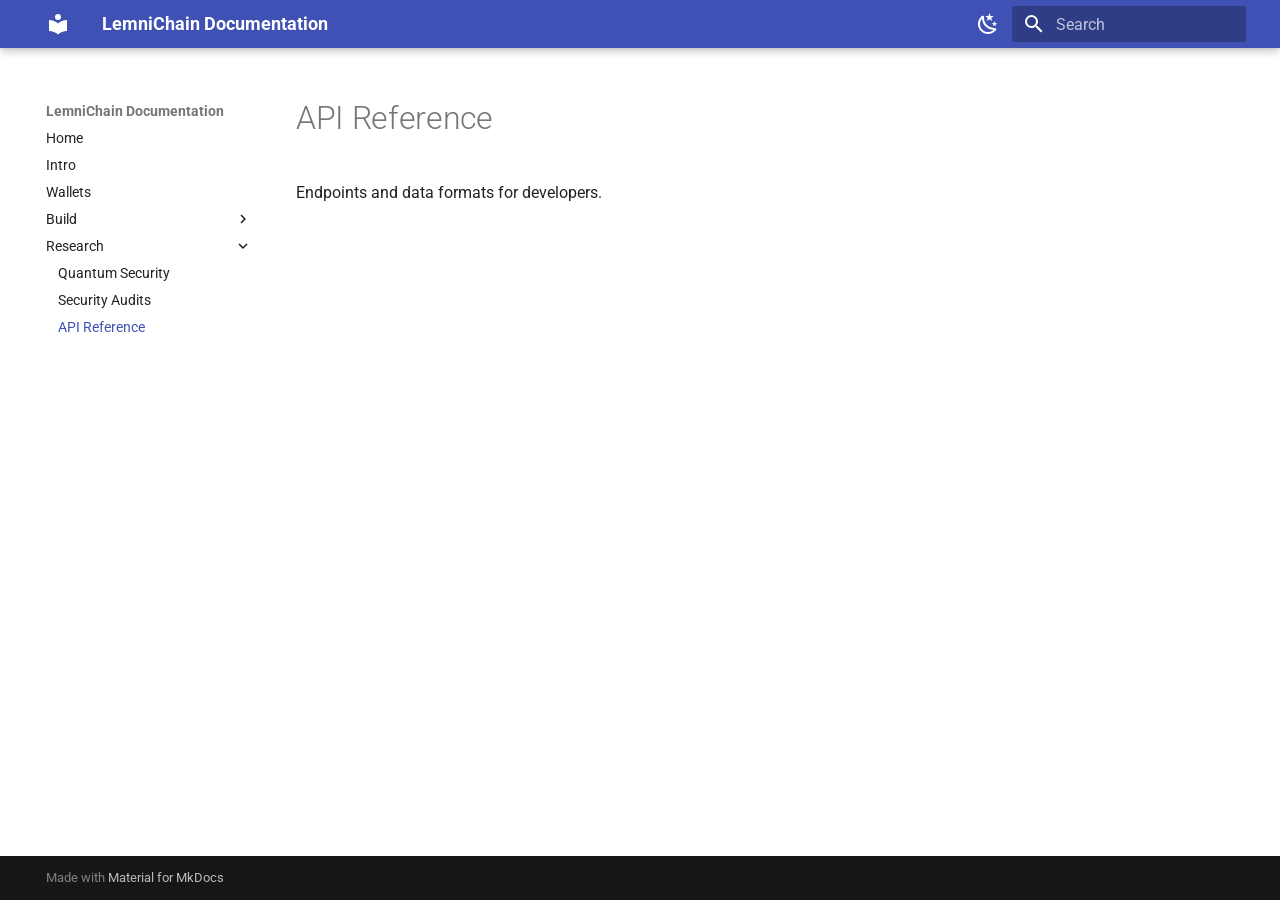
==== api/index.html @ 74154e78 "Deployed 49ce48a with MkDocs version: 1.6.1" ====
<!doctype html>
<html lang="en" class="no-js">
  <head>
    
      <meta charset="utf-8">
      <meta name="viewport" content="width=device-width,initial-scale=1">
      
      
      
        <link rel="canonical" href="https://tjenkins47.github.io/lemnichain-docs/api/">
      
      
        <link rel="prev" href="../security/">
      
      
      
      <link rel="icon" href="../None">
      <meta name="generator" content="mkdocs-1.6.1, mkdocs-material-9.2.8">
    
    
      
        <title>API Reference - LemniChain Documentation</title>
      
    
    
      <link rel="stylesheet" href="../assets/stylesheets/main.046329b4.min.css">
      
        
        <link rel="stylesheet" href="../assets/stylesheets/palette.85d0ee34.min.css">
      
      


    
    
      
    
    
      
        
        
        <link rel="preconnect" href="https://fonts.gstatic.com" crossorigin>
        <link rel="stylesheet" href="https://fonts.googleapis.com/css?family=Roboto:300,300i,400,400i,700,700i%7CRoboto+Mono:400,400i,700,700i&display=fallback">
        <style>:root{--md-text-font:"Roboto";--md-code-font:"Roboto Mono"}</style>
      
    
    
      <link rel="stylesheet" href="../assets/stylesheets/centered.css">
    
      <link rel="stylesheet" href="../assets/stylesheets/extra.css">
    
    <script>__md_scope=new URL("..",location),__md_hash=e=>[...e].reduce((e,_)=>(e<<5)-e+_.charCodeAt(0),0),__md_get=(e,_=localStorage,t=__md_scope)=>JSON.parse(_.getItem(t.pathname+"."+e)),__md_set=(e,_,t=localStorage,a=__md_scope)=>{try{t.setItem(a.pathname+"."+e,JSON.stringify(_))}catch(e){}}</script>
    
      

    
    
    
  </head>
  
  
    
    
      
    
    
    
    
    <body dir="ltr" data-md-color-scheme="default" data-md-color-primary="indigo" data-md-color-accent="indigo">
  
    
    
      <script>var palette=__md_get("__palette");if(palette&&"object"==typeof palette.color)for(var key of Object.keys(palette.color))document.body.setAttribute("data-md-color-"+key,palette.color[key])</script>
    
    <input class="md-toggle" data-md-toggle="drawer" type="checkbox" id="__drawer" autocomplete="off">
    <input class="md-toggle" data-md-toggle="search" type="checkbox" id="__search" autocomplete="off">
    <label class="md-overlay" for="__drawer"></label>
    <div data-md-component="skip">
      
        
        <a href="#api-reference" class="md-skip">
          Skip to content
        </a>
      
    </div>
    <div data-md-component="announce">
      
    </div>
    
    
      

  

<header class="md-header md-header--shadow" data-md-component="header">
  <nav class="md-header__inner md-grid" aria-label="Header">
    <a href=".." title="LemniChain Documentation" class="md-header__button md-logo" aria-label="LemniChain Documentation" data-md-component="logo">
      
  
  <svg xmlns="http://www.w3.org/2000/svg" viewBox="0 0 24 24"><path d="M12 8a3 3 0 0 0 3-3 3 3 0 0 0-3-3 3 3 0 0 0-3 3 3 3 0 0 0 3 3m0 3.54C9.64 9.35 6.5 8 3 8v11c3.5 0 6.64 1.35 9 3.54 2.36-2.19 5.5-3.54 9-3.54V8c-3.5 0-6.64 1.35-9 3.54Z"/></svg>

    </a>
    <label class="md-header__button md-icon" for="__drawer">
      
      <svg xmlns="http://www.w3.org/2000/svg" viewBox="0 0 24 24"><path d="M3 6h18v2H3V6m0 5h18v2H3v-2m0 5h18v2H3v-2Z"/></svg>
    </label>
    <div class="md-header__title" data-md-component="header-title">
      <div class="md-header__ellipsis">
        <div class="md-header__topic">
          <span class="md-ellipsis">
            LemniChain Documentation
          </span>
        </div>
        <div class="md-header__topic" data-md-component="header-topic">
          <span class="md-ellipsis">
            
              API Reference
            
          </span>
        </div>
      </div>
    </div>
    
      
        <form class="md-header__option" data-md-component="palette">
  
    
    
    
    <input class="md-option" data-md-color-media="" data-md-color-scheme="default" data-md-color-primary="indigo" data-md-color-accent="indigo"  aria-label="Switch to dark mode"  type="radio" name="__palette" id="__palette_1">
    
      <label class="md-header__button md-icon" title="Switch to dark mode" for="__palette_2" hidden>
        <svg xmlns="http://www.w3.org/2000/svg" viewBox="0 0 24 24"><path d="m17.75 4.09-2.53 1.94.91 3.06-2.63-1.81-2.63 1.81.91-3.06-2.53-1.94L12.44 4l1.06-3 1.06 3 3.19.09m3.5 6.91-1.64 1.25.59 1.98-1.7-1.17-1.7 1.17.59-1.98L15.75 11l2.06-.05L18.5 9l.69 1.95 2.06.05m-2.28 4.95c.83-.08 1.72 1.1 1.19 1.85-.32.45-.66.87-1.08 1.27C15.17 23 8.84 23 4.94 19.07c-3.91-3.9-3.91-10.24 0-14.14.4-.4.82-.76 1.27-1.08.75-.53 1.93.36 1.85 1.19-.27 2.86.69 5.83 2.89 8.02a9.96 9.96 0 0 0 8.02 2.89m-1.64 2.02a12.08 12.08 0 0 1-7.8-3.47c-2.17-2.19-3.33-5-3.49-7.82-2.81 3.14-2.7 7.96.31 10.98 3.02 3.01 7.84 3.12 10.98.31Z"/></svg>
      </label>
    
  
    
    
    
    <input class="md-option" data-md-color-media="" data-md-color-scheme="slate" data-md-color-primary="indigo" data-md-color-accent="indigo"  aria-label="Switch to light mode"  type="radio" name="__palette" id="__palette_2">
    
      <label class="md-header__button md-icon" title="Switch to light mode" for="__palette_1" hidden>
        <svg xmlns="http://www.w3.org/2000/svg" viewBox="0 0 24 24"><path d="M12 7a5 5 0 0 1 5 5 5 5 0 0 1-5 5 5 5 0 0 1-5-5 5 5 0 0 1 5-5m0 2a3 3 0 0 0-3 3 3 3 0 0 0 3 3 3 3 0 0 0 3-3 3 3 0 0 0-3-3m0-7 2.39 3.42C13.65 5.15 12.84 5 12 5c-.84 0-1.65.15-2.39.42L12 2M3.34 7l4.16-.35A7.2 7.2 0 0 0 5.94 8.5c-.44.74-.69 1.5-.83 2.29L3.34 7m.02 10 1.76-3.77a7.131 7.131 0 0 0 2.38 4.14L3.36 17M20.65 7l-1.77 3.79a7.023 7.023 0 0 0-2.38-4.15l4.15.36m-.01 10-4.14.36c.59-.51 1.12-1.14 1.54-1.86.42-.73.69-1.5.83-2.29L20.64 17M12 22l-2.41-3.44c.74.27 1.55.44 2.41.44.82 0 1.63-.17 2.37-.44L12 22Z"/></svg>
      </label>
    
  
</form>
      
    
    
    
      <label class="md-header__button md-icon" for="__search">
        
        <svg xmlns="http://www.w3.org/2000/svg" viewBox="0 0 24 24"><path d="M9.5 3A6.5 6.5 0 0 1 16 9.5c0 1.61-.59 3.09-1.56 4.23l.27.27h.79l5 5-1.5 1.5-5-5v-.79l-.27-.27A6.516 6.516 0 0 1 9.5 16 6.5 6.5 0 0 1 3 9.5 6.5 6.5 0 0 1 9.5 3m0 2C7 5 5 7 5 9.5S7 14 9.5 14 14 12 14 9.5 12 5 9.5 5Z"/></svg>
      </label>
      <div class="md-search" data-md-component="search" role="dialog">
  <label class="md-search__overlay" for="__search"></label>
  <div class="md-search__inner" role="search">
    <form class="md-search__form" name="search">
      <input type="text" class="md-search__input" name="query" aria-label="Search" placeholder="Search" autocapitalize="off" autocorrect="off" autocomplete="off" spellcheck="false" data-md-component="search-query" required>
      <label class="md-search__icon md-icon" for="__search">
        
        <svg xmlns="http://www.w3.org/2000/svg" viewBox="0 0 24 24"><path d="M9.5 3A6.5 6.5 0 0 1 16 9.5c0 1.61-.59 3.09-1.56 4.23l.27.27h.79l5 5-1.5 1.5-5-5v-.79l-.27-.27A6.516 6.516 0 0 1 9.5 16 6.5 6.5 0 0 1 3 9.5 6.5 6.5 0 0 1 9.5 3m0 2C7 5 5 7 5 9.5S7 14 9.5 14 14 12 14 9.5 12 5 9.5 5Z"/></svg>
        
        <svg xmlns="http://www.w3.org/2000/svg" viewBox="0 0 24 24"><path d="M20 11v2H8l5.5 5.5-1.42 1.42L4.16 12l7.92-7.92L13.5 5.5 8 11h12Z"/></svg>
      </label>
      <nav class="md-search__options" aria-label="Search">
        
        <button type="reset" class="md-search__icon md-icon" title="Clear" aria-label="Clear" tabindex="-1">
          
          <svg xmlns="http://www.w3.org/2000/svg" viewBox="0 0 24 24"><path d="M19 6.41 17.59 5 12 10.59 6.41 5 5 6.41 10.59 12 5 17.59 6.41 19 12 13.41 17.59 19 19 17.59 13.41 12 19 6.41Z"/></svg>
        </button>
      </nav>
      
    </form>
    <div class="md-search__output">
      <div class="md-search__scrollwrap" data-md-scrollfix>
        <div class="md-search-result" data-md-component="search-result">
          <div class="md-search-result__meta">
            Initializing search
          </div>
          <ol class="md-search-result__list" role="presentation"></ol>
        </div>
      </div>
    </div>
  </div>
</div>
    
    
  </nav>
  
</header>
    
    <div class="md-container" data-md-component="container">
      
      
        
          
        
      
      <main class="md-main" data-md-component="main">
        <div class="md-main__inner md-grid">
          
            
              
              <div class="md-sidebar md-sidebar--primary" data-md-component="sidebar" data-md-type="navigation" >
                <div class="md-sidebar__scrollwrap">
                  <div class="md-sidebar__inner">
                    



<nav class="md-nav md-nav--primary" aria-label="Navigation" data-md-level="0">
  <label class="md-nav__title" for="__drawer">
    <a href=".." title="LemniChain Documentation" class="md-nav__button md-logo" aria-label="LemniChain Documentation" data-md-component="logo">
      
  
  <svg xmlns="http://www.w3.org/2000/svg" viewBox="0 0 24 24"><path d="M12 8a3 3 0 0 0 3-3 3 3 0 0 0-3-3 3 3 0 0 0-3 3 3 3 0 0 0 3 3m0 3.54C9.64 9.35 6.5 8 3 8v11c3.5 0 6.64 1.35 9 3.54 2.36-2.19 5.5-3.54 9-3.54V8c-3.5 0-6.64 1.35-9 3.54Z"/></svg>

    </a>
    LemniChain Documentation
  </label>
  
  <ul class="md-nav__list" data-md-scrollfix>
    
      
      
  
  
  
    <li class="md-nav__item">
      <a href=".." class="md-nav__link">
        
  
  <span class="md-ellipsis">
    Home
  </span>
  

      </a>
    </li>
  

    
      
      
  
  
  
    <li class="md-nav__item">
      <a href="../intro/" class="md-nav__link">
        
  
  <span class="md-ellipsis">
    Intro
  </span>
  

      </a>
    </li>
  

    
      
      
  
  
  
    <li class="md-nav__item">
      <a href="../wallet/" class="md-nav__link">
        
  
  <span class="md-ellipsis">
    Wallets
  </span>
  

      </a>
    </li>
  

    
      
      
  
  
  
    
    
    
    <li class="md-nav__item md-nav__item--nested">
      
        
        
        
        
        <input class="md-nav__toggle md-toggle " type="checkbox" id="__nav_4" >
        
          <label class="md-nav__link" for="__nav_4" id="__nav_4_label" tabindex="0">
            
  
  <span class="md-ellipsis">
    Build
  </span>
  

            <span class="md-nav__icon md-icon"></span>
          </label>
        
        <nav class="md-nav" data-md-level="1" aria-labelledby="__nav_4_label" aria-expanded="false">
          <label class="md-nav__title" for="__nav_4">
            <span class="md-nav__icon md-icon"></span>
            Build
          </label>
          <ul class="md-nav__list" data-md-scrollfix>
            
              
                
  
  
  
    <li class="md-nav__item">
      <a href="../nodes/" class="md-nav__link">
        
  
  <span class="md-ellipsis">
    Node Operation
  </span>
  

      </a>
    </li>
  

              
            
              
                
  
  
  
    <li class="md-nav__item">
      <a href="../governance/" class="md-nav__link">
        
  
  <span class="md-ellipsis">
    Governance
  </span>
  

      </a>
    </li>
  

              
            
          </ul>
        </nav>
      
    </li>
  

    
      
      
  
  
    
  
  
    
    
    
    <li class="md-nav__item md-nav__item--active md-nav__item--nested">
      
        
        
        
        
        <input class="md-nav__toggle md-toggle " type="checkbox" id="__nav_5" checked>
        
          <label class="md-nav__link" for="__nav_5" id="__nav_5_label" tabindex="0">
            
  
  <span class="md-ellipsis">
    Research
  </span>
  

            <span class="md-nav__icon md-icon"></span>
          </label>
        
        <nav class="md-nav" data-md-level="1" aria-labelledby="__nav_5_label" aria-expanded="true">
          <label class="md-nav__title" for="__nav_5">
            <span class="md-nav__icon md-icon"></span>
            Research
          </label>
          <ul class="md-nav__list" data-md-scrollfix>
            
              
                
  
  
  
    <li class="md-nav__item">
      <a href="../quantum/" class="md-nav__link">
        
  
  <span class="md-ellipsis">
    Quantum Security
  </span>
  

      </a>
    </li>
  

              
            
              
                
  
  
  
    <li class="md-nav__item">
      <a href="../security/" class="md-nav__link">
        
  
  <span class="md-ellipsis">
    Security Audits
  </span>
  

      </a>
    </li>
  

              
            
              
                
  
  
    
  
  
    <li class="md-nav__item md-nav__item--active">
      
      <input class="md-nav__toggle md-toggle" type="checkbox" id="__toc">
      
      
        
      
      
      <a href="./" class="md-nav__link md-nav__link--active">
        
  
  <span class="md-ellipsis">
    API Reference
  </span>
  

      </a>
      
    </li>
  

              
            
          </ul>
        </nav>
      
    </li>
  

    
  </ul>
</nav>
                  </div>
                </div>
              </div>
            
            
              
              <div class="md-sidebar md-sidebar--secondary" data-md-component="sidebar" data-md-type="toc" >
                <div class="md-sidebar__scrollwrap">
                  <div class="md-sidebar__inner">
                    

<nav class="md-nav md-nav--secondary" aria-label="Table of contents">
  
  
  
    
  
  
</nav>
                  </div>
                </div>
              </div>
            
          
          
            <div class="md-content" data-md-component="content">
              <article class="md-content__inner md-typeset">
                
                  


<h1 id="api-reference">API Reference</h1>
<p>Endpoints and data formats for developers.</p>





                
              </article>
            </div>
          
          
        </div>
        
      </main>
      
        <footer class="md-footer">
  
  <div class="md-footer-meta md-typeset">
    <div class="md-footer-meta__inner md-grid">
      <div class="md-copyright">
  
  
    Made with
    <a href="https://squidfunk.github.io/mkdocs-material/" target="_blank" rel="noopener">
      Material for MkDocs
    </a>
  
</div>
      
    </div>
  </div>
</footer>
      
    </div>
    <div class="md-dialog" data-md-component="dialog">
      <div class="md-dialog__inner md-typeset"></div>
    </div>
    
    <script id="__config" type="application/json">{"base": "..", "features": [], "search": "../assets/javascripts/workers/search.dfff1995.min.js", "translations": {"clipboard.copied": "Copied to clipboard", "clipboard.copy": "Copy to clipboard", "search.result.more.one": "1 more on this page", "search.result.more.other": "# more on this page", "search.result.none": "No matching documents", "search.result.one": "1 matching document", "search.result.other": "# matching documents", "search.result.placeholder": "Type to start searching", "search.result.term.missing": "Missing", "select.version": "Select version"}}</script>
    
    
      <script src="../assets/javascripts/bundle.dff1b7c8.min.js"></script>
      
    
  </body>
</html>
---- assets/stylesheets/main.046329b4.min.css ----
@charset "UTF-8";html{-webkit-text-size-adjust:none;-moz-text-size-adjust:none;text-size-adjust:none;box-sizing:border-box}*,:after,:before{box-sizing:inherit}@media (prefers-reduced-motion){*,:after,:before{transition:none!important}}body{margin:0}a,button,input,label{-webkit-tap-highlight-color:transparent}a{color:inherit;text-decoration:none}hr{border:0;box-sizing:initial;display:block;height:.05rem;overflow:visible;padding:0}small{font-size:80%}sub,sup{line-height:1em}img{border-style:none}table{border-collapse:initial;border-spacing:0}td,th{font-weight:400;vertical-align:top}button{background:#0000;border:0;font-family:inherit;font-size:inherit;margin:0;padding:0}input{border:0;outline:none}:root{--md-primary-fg-color:#4051b5;--md-primary-fg-color--light:#5d6cc0;--md-primary-fg-color--dark:#303fa1;--md-primary-bg-color:#fff;--md-primary-bg-color--light:#ffffffb3;--md-accent-fg-color:#526cfe;--md-accent-fg-color--transparent:#526cfe1a;--md-accent-bg-color:#fff;--md-accent-bg-color--light:#ffffffb3}[data-md-color-scheme=default]{color-scheme:light}[data-md-color-scheme=default] img[src$="#gh-dark-mode-only"],[data-md-color-scheme=default] img[src$="#only-dark"]{display:none}:root,[data-md-color-scheme=default]{--md-default-fg-color:#000000de;--md-default-fg-color--light:#0000008a;--md-default-fg-color--lighter:#00000052;--md-default-fg-color--lightest:#00000012;--md-default-bg-color:#fff;--md-default-bg-color--light:#ffffffb3;--md-default-bg-color--lighter:#ffffff4d;--md-default-bg-color--lightest:#ffffff1f;--md-code-fg-color:#36464e;--md-code-bg-color:#f5f5f5;--md-code-hl-color:#ffff0080;--md-code-hl-number-color:#d52a2a;--md-code-hl-special-color:#db1457;--md-code-hl-function-color:#a846b9;--md-code-hl-constant-color:#6e59d9;--md-code-hl-keyword-color:#3f6ec6;--md-code-hl-string-color:#1c7d4d;--md-code-hl-name-color:var(--md-code-fg-color);--md-code-hl-operator-color:var(--md-default-fg-color--light);--md-code-hl-punctuation-color:var(--md-default-fg-color--light);--md-code-hl-comment-color:var(--md-default-fg-color--light);--md-code-hl-generic-color:var(--md-default-fg-color--light);--md-code-hl-variable-color:var(--md-default-fg-color--light);--md-typeset-color:var(--md-default-fg-color);--md-typeset-a-color:var(--md-primary-fg-color);--md-typeset-mark-color:#ffff0080;--md-typeset-del-color:#f5503d26;--md-typeset-ins-color:#0bd57026;--md-typeset-kbd-color:#fafafa;--md-typeset-kbd-accent-color:#fff;--md-typeset-kbd-border-color:#b8b8b8;--md-typeset-table-color:#0000001f;--md-typeset-table-color--light:rgba(0,0,0,.035);--md-admonition-fg-color:var(--md-default-fg-color);--md-admonition-bg-color:var(--md-default-bg-color);--md-warning-fg-color:#000000de;--md-warning-bg-color:#ff9;--md-footer-fg-color:#fff;--md-footer-fg-color--light:#ffffffb3;--md-footer-fg-color--lighter:#ffffff73;--md-footer-bg-color:#000000de;--md-footer-bg-color--dark:#00000052;--md-shadow-z1:0 0.2rem 0.5rem #0000000d,0 0 0.05rem #0000001a;--md-shadow-z2:0 0.2rem 0.5rem #0000001a,0 0 0.05rem #00000040;--md-shadow-z3:0 0.2rem 0.5rem #0003,0 0 0.05rem #00000059}.md-icon svg{fill:currentcolor;display:block;height:1.2rem;width:1.2rem}body{-webkit-font-smoothing:antialiased;-moz-osx-font-smoothing:grayscale;--md-text-font-family:var(--md-text-font,_),-apple-system,BlinkMacSystemFont,Helvetica,Arial,sans-serif;--md-code-font-family:var(--md-code-font,_),SFMono-Regular,Consolas,Menlo,monospace}aside,body,input{font-feature-settings:"kern","liga";color:var(--md-typeset-color);font-family:var(--md-text-font-family)}code,kbd,pre{font-feature-settings:"kern";font-family:var(--md-code-font-family)}:root{--md-typeset-table-sort-icon:url('data:image/svg+xml;charset=utf-8,<svg xmlns="http://www.w3.org/2000/svg" viewBox="0 0 24 24"><path d="m18 21-4-4h3V7h-3l4-4 4 4h-3v10h3M2 19v-2h10v2M2 13v-2h7v2M2 7V5h4v2H2Z"/></svg>');--md-typeset-table-sort-icon--asc:url('data:image/svg+xml;charset=utf-8,<svg xmlns="http://www.w3.org/2000/svg" viewBox="0 0 24 24"><path d="M19 17h3l-4 4-4-4h3V3h2M2 17h10v2H2M6 5v2H2V5m0 6h7v2H2v-2Z"/></svg>');--md-typeset-table-sort-icon--desc:url('data:image/svg+xml;charset=utf-8,<svg xmlns="http://www.w3.org/2000/svg" viewBox="0 0 24 24"><path d="M19 7h3l-4-4-4 4h3v14h2M2 17h10v2H2M6 5v2H2V5m0 6h7v2H2v-2Z"/></svg>')}.md-typeset{-webkit-print-color-adjust:exact;color-adjust:exact;font-size:.8rem;line-height:1.6}@media print{.md-typeset{font-size:.68rem}}.md-typeset blockquote,.md-typeset dl,.md-typeset figure,.md-typeset ol,.md-typeset pre,.md-typeset ul{margin-bottom:1em;margin-top:1em}.md-typeset h1{color:var(--md-default-fg-color--light);font-size:2em;line-height:1.3;margin:0 0 1.25em}.md-typeset h1,.md-typeset h2{font-weight:300;letter-spacing:-.01em}.md-typeset h2{font-size:1.5625em;line-height:1.4;margin:1.6em 0 .64em}.md-typeset h3{font-size:1.25em;font-weight:400;letter-spacing:-.01em;line-height:1.5;margin:1.6em 0 .8em}.md-typeset h2+h3{margin-top:.8em}.md-typeset h4{font-weight:700;letter-spacing:-.01em;margin:1em 0}.md-typeset h5,.md-typeset h6{color:var(--md-default-fg-color--light);font-size:.8em;font-weight:700;letter-spacing:-.01em;margin:1.25em 0}.md-typeset h5{text-transform:uppercase}.md-typeset hr{border-bottom:.05rem solid var(--md-default-fg-color--lightest);display:flow-root;margin:1.5em 0}.md-typeset a{color:var(--md-typeset-a-color);word-break:break-word}.md-typeset a,.md-typeset a:before{transition:color 125ms}.md-typeset a:focus,.md-typeset a:hover{color:var(--md-accent-fg-color)}.md-typeset a:focus code,.md-typeset a:hover code{background-color:var(--md-accent-fg-color--transparent)}.md-typeset a code{color:currentcolor;transition:background-color 125ms}.md-typeset a.focus-visible{outline-color:var(--md-accent-fg-color);outline-offset:.2rem}.md-typeset code,.md-typeset kbd,.md-typeset pre{color:var(--md-code-fg-color);direction:ltr;font-variant-ligatures:none}@media print{.md-typeset code,.md-typeset kbd,.md-typeset pre{white-space:pre-wrap}}.md-typeset code{background-color:var(--md-code-bg-color);border-radius:.1rem;-webkit-box-decoration-break:clone;box-decoration-break:clone;font-size:.85em;padding:0 .2941176471em;word-break:break-word}.md-typeset code:not(.focus-visible){-webkit-tap-highlight-color:transparent;outline:none}.md-typeset pre{display:flow-root;line-height:1.4;position:relative}.md-typeset pre>code{-webkit-box-decoration-break:slice;box-decoration-break:slice;box-shadow:none;display:block;margin:0;outline-color:var(--md-accent-fg-color);overflow:auto;padding:.7720588235em 1.1764705882em;scrollbar-color:var(--md-default-fg-color--lighter) #0000;scrollbar-width:thin;touch-action:auto;word-break:normal}.md-typeset pre>code:hover{scrollbar-color:var(--md-accent-fg-color) #0000}.md-typeset pre>code::-webkit-scrollbar{height:.2rem;width:.2rem}.md-typeset pre>code::-webkit-scrollbar-thumb{background-color:var(--md-default-fg-color--lighter)}.md-typeset pre>code::-webkit-scrollbar-thumb:hover{background-color:var(--md-accent-fg-color)}.md-typeset kbd{background-color:var(--md-typeset-kbd-color);border-radius:.1rem;box-shadow:0 .1rem 0 .05rem var(--md-typeset-kbd-border-color),0 .1rem 0 var(--md-typeset-kbd-border-color),0 -.1rem .2rem var(--md-typeset-kbd-accent-color) inset;color:var(--md-default-fg-color);display:inline-block;font-size:.75em;padding:0 .6666666667em;vertical-align:text-top;word-break:break-word}.md-typeset mark{background-color:var(--md-typeset-mark-color);-webkit-box-decoration-break:clone;box-decoration-break:clone;color:inherit;word-break:break-word}.md-typeset abbr{border-bottom:.05rem dotted var(--md-default-fg-color--light);cursor:help;text-decoration:none}@media (hover:none){.md-typeset abbr[title]:focus:after,.md-typeset abbr[title]:hover:after{background-color:var(--md-default-fg-color);border-radius:.1rem;box-shadow:var(--md-shadow-z3);color:var(--md-default-bg-color);content:attr(title);font-size:.7rem;left:.8rem;margin-top:2em;padding:.2rem .3rem;position:absolute;right:.8rem}}.md-typeset small{opacity:.75}[dir=ltr] .md-typeset sub,[dir=ltr] .md-typeset sup{margin-left:.078125em}[dir=rtl] .md-typeset sub,[dir=rtl] .md-typeset sup{margin-right:.078125em}[dir=ltr] .md-typeset blockquote{padding-left:.6rem}[dir=rtl] .md-typeset blockquote{padding-right:.6rem}[dir=ltr] .md-typeset blockquote{border-left:.2rem solid var(--md-default-fg-color--lighter)}[dir=rtl] .md-typeset blockquote{border-right:.2rem solid var(--md-default-fg-color--lighter)}.md-typeset blockquote{color:var(--md-default-fg-color--light);margin-left:0;margin-right:0}.md-typeset ul{list-style-type:disc}[dir=ltr] .md-typeset ol,[dir=ltr] .md-typeset ul{margin-left:.625em}[dir=rtl] .md-typeset ol,[dir=rtl] .md-typeset ul{margin-right:.625em}.md-typeset ol,.md-typeset ul{padding:0}.md-typeset ol:not([hidden]),.md-typeset ul:not([hidden]){display:flow-root}.md-typeset ol ol,.md-typeset ul ol{list-style-type:lower-alpha}.md-typeset ol ol ol,.md-typeset ul ol ol{list-style-type:lower-roman}[dir=ltr] .md-typeset ol li,[dir=ltr] .md-typeset ul li{margin-left:1.25em}[dir=rtl] .md-typeset ol li,[dir=rtl] .md-typeset ul li{margin-right:1.25em}.md-typeset ol li,.md-typeset ul li{margin-bottom:.5em}.md-typeset ol li blockquote,.md-typeset ol li p,.md-typeset ul li blockquote,.md-typeset ul li p{margin:.5em 0}.md-typeset ol li:last-child,.md-typeset ul li:last-child{margin-bottom:0}[dir=ltr] .md-typeset ol li ol,[dir=ltr] .md-typeset ol li ul,[dir=ltr] .md-typeset ul li ol,[dir=ltr] .md-typeset ul li ul{margin-left:.625em}[dir=rtl] .md-typeset ol li ol,[dir=rtl] .md-typeset ol li ul,[dir=rtl] .md-typeset ul li ol,[dir=rtl] .md-typeset ul li ul{margin-right:.625em}.md-typeset ol li ol,.md-typeset ol li ul,.md-typeset ul li ol,.md-typeset ul li ul{margin-bottom:.5em;margin-top:.5em}[dir=ltr] .md-typeset dd{margin-left:1.875em}[dir=rtl] .md-typeset dd{margin-right:1.875em}.md-typeset dd{margin-bottom:1.5em;margin-top:1em}.md-typeset img,.md-typeset svg,.md-typeset video{height:auto;max-width:100%}.md-typeset img[align=left]{margin:1em 1em 1em 0}.md-typeset img[align=right]{margin:1em 0 1em 1em}.md-typeset img[align]:only-child{margin-top:0}.md-typeset figure{display:flow-root;margin:1em auto;max-width:100%;text-align:center;width:-webkit-fit-content;width:-moz-fit-content;width:fit-content}.md-typeset figure img{display:block}.md-typeset figcaption{font-style:italic;margin:1em auto;max-width:24rem}.md-typeset iframe{max-width:100%}.md-typeset table:not([class]){background-color:var(--md-default-bg-color);border:.05rem solid var(--md-typeset-table-color);border-radius:.1rem;display:inline-block;font-size:.64rem;max-width:100%;overflow:auto;touch-action:auto}@media print{.md-typeset table:not([class]){display:table}}.md-typeset table:not([class])+*{margin-top:1.5em}.md-typeset table:not([class]) td>:first-child,.md-typeset table:not([class]) th>:first-child{margin-top:0}.md-typeset table:not([class]) td>:last-child,.md-typeset table:not([class]) th>:last-child{margin-bottom:0}.md-typeset table:not([class]) td:not([align]),.md-typeset table:not([class]) th:not([align]){text-align:left}[dir=rtl] .md-typeset table:not([class]) td:not([align]),[dir=rtl] .md-typeset table:not([class]) th:not([align]){text-align:right}.md-typeset table:not([class]) th{font-weight:700;min-width:5rem;padding:.9375em 1.25em;vertical-align:top}.md-typeset table:not([class]) td{border-top:.05rem solid var(--md-typeset-table-color);padding:.9375em 1.25em;vertical-align:top}.md-typeset table:not([class]) tbody tr{transition:background-color 125ms}.md-typeset table:not([class]) tbody tr:hover{background-color:var(--md-typeset-table-color--light);box-shadow:0 .05rem 0 var(--md-default-bg-color) inset}.md-typeset table:not([class]) a{word-break:normal}.md-typeset table th[role=columnheader]{cursor:pointer}[dir=ltr] .md-typeset table th[role=columnheader]:after{margin-left:.5em}[dir=rtl] .md-typeset table th[role=columnheader]:after{margin-right:.5em}.md-typeset table th[role=columnheader]:after{content:"";display:inline-block;height:1.2em;-webkit-mask-image:var(--md-typeset-table-sort-icon);mask-image:var(--md-typeset-table-sort-icon);-webkit-mask-repeat:no-repeat;mask-repeat:no-repeat;-webkit-mask-size:contain;mask-size:contain;transition:background-color 125ms;vertical-align:text-bottom;width:1.2em}.md-typeset table th[role=columnheader]:hover:after{background-color:var(--md-default-fg-color--lighter)}.md-typeset table th[role=columnheader][aria-sort=ascending]:after{background-color:var(--md-default-fg-color--light);-webkit-mask-image:var(--md-typeset-table-sort-icon--asc);mask-image:var(--md-typeset-table-sort-icon--asc)}.md-typeset table th[role=columnheader][aria-sort=descending]:after{background-color:var(--md-default-fg-color--light);-webkit-mask-image:var(--md-typeset-table-sort-icon--desc);mask-image:var(--md-typeset-table-sort-icon--desc)}.md-typeset__scrollwrap{margin:1em -.8rem;overflow-x:auto;touch-action:auto}.md-typeset__table{display:inline-block;margin-bottom:.5em;padding:0 .8rem}@media print{.md-typeset__table{display:block}}html .md-typeset__table table{display:table;margin:0;overflow:hidden;width:100%}@media screen and (max-width:44.9375em){.md-content__inner>pre{margin:1em -.8rem}.md-content__inner>pre code{border-radius:0}}.md-typeset .md-author{display:block;flex-shrink:0;height:1.6rem;overflow:hidden;position:relative;transition:color 125ms,transform 125ms;width:1.6rem}.md-typeset .md-author img{border-radius:100%;display:block}.md-typeset .md-author--more{background:var(--md-default-fg-color--lightest);color:var(--md-default-fg-color--lighter);font-size:.6rem;font-weight:700;line-height:1.6rem;text-align:center}.md-typeset .md-author--long{height:2.4rem;width:2.4rem}.md-typeset a.md-author{transform:scale(1)}.md-typeset a.md-author img{filter:grayscale(100%) opacity(75%);transition:filter 125ms}.md-typeset a.md-author:focus,.md-typeset a.md-author:hover{transform:scale(1.1);z-index:1}.md-typeset a.md-author:focus img,.md-typeset a.md-author:hover img{filter:grayscale(0)}.md-banner{background-color:var(--md-footer-bg-color);color:var(--md-footer-fg-color);overflow:auto}@media print{.md-banner{display:none}}.md-banner--warning{background-color:var(--md-warning-bg-color);color:var(--md-warning-fg-color)}.md-banner__inner{font-size:.7rem;margin:.6rem auto;padding:0 .8rem}[dir=ltr] .md-banner__button{float:right}[dir=rtl] .md-banner__button{float:left}.md-banner__button{color:inherit;cursor:pointer;transition:opacity .25s}.no-js .md-banner__button{display:none}.md-banner__button:hover{opacity:.7}html{font-size:125%;height:100%;overflow-x:hidden}@media screen and (min-width:100em){html{font-size:137.5%}}@media screen and (min-width:125em){html{font-size:150%}}body{background-color:var(--md-default-bg-color);display:flex;flex-direction:column;font-size:.5rem;min-height:100%;position:relative;width:100%}@media print{body{display:block}}@media screen and (max-width:59.9375em){body[data-md-scrolllock]{position:fixed}}.md-grid{margin-left:auto;margin-right:auto;max-width:61rem}.md-container{display:flex;flex-direction:column;flex-grow:1}@media print{.md-container{display:block}}.md-main{flex-grow:1}.md-main__inner{display:flex;height:100%;margin-top:1.5rem}.md-ellipsis{overflow:hidden;text-overflow:ellipsis}.md-toggle{display:none}.md-option{height:0;opacity:0;position:absolute;width:0}.md-option:checked+label:not([hidden]){display:block}.md-option.focus-visible+label{outline-color:var(--md-accent-fg-color);outline-style:auto}.md-skip{background-color:var(--md-default-fg-color);border-radius:.1rem;color:var(--md-default-bg-color);font-size:.64rem;margin:.5rem;opacity:0;outline-color:var(--md-accent-fg-color);padding:.3rem .5rem;position:fixed;transform:translateY(.4rem);z-index:-1}.md-skip:focus{opacity:1;transform:translateY(0);transition:transform .25s cubic-bezier(.4,0,.2,1),opacity 175ms 75ms;z-index:10}@page{margin:25mm}:root{--md-clipboard-icon:url('data:image/svg+xml;charset=utf-8,<svg xmlns="http://www.w3.org/2000/svg" viewBox="0 0 24 24"><path d="M19 21H8V7h11m0-2H8a2 2 0 0 0-2 2v14a2 2 0 0 0 2 2h11a2 2 0 0 0 2-2V7a2 2 0 0 0-2-2m-3-4H4a2 2 0 0 0-2 2v14h2V3h12V1Z"/></svg>')}.md-clipboard{border-radius:.1rem;color:var(--md-default-fg-color--lightest);cursor:pointer;height:1.5em;outline-color:var(--md-accent-fg-color);outline-offset:.1rem;position:absolute;right:.5em;top:.5em;transition:color .25s;width:1.5em;z-index:1}@media print{.md-clipboard{display:none}}.md-clipboard:not(.focus-visible){-webkit-tap-highlight-color:transparent;outline:none}:hover>.md-clipboard{color:var(--md-default-fg-color--light)}.md-clipboard:focus,.md-clipboard:hover{color:var(--md-accent-fg-color)}.md-clipboard:after{background-color:currentcolor;content:"";display:block;height:1.125em;margin:0 auto;-webkit-mask-image:var(--md-clipboard-icon);mask-image:var(--md-clipboard-icon);-webkit-mask-position:center;mask-position:center;-webkit-mask-repeat:no-repeat;mask-repeat:no-repeat;-webkit-mask-size:contain;mask-size:contain;width:1.125em}.md-clipboard--inline{cursor:pointer}.md-clipboard--inline code{transition:color .25s,background-color .25s}.md-clipboard--inline:focus code,.md-clipboard--inline:hover code{background-color:var(--md-accent-fg-color--transparent);color:var(--md-accent-fg-color)}@keyframes consent{0%{opacity:0;transform:translateY(100%)}to{opacity:1;transform:translateY(0)}}@keyframes overlay{0%{opacity:0}to{opacity:1}}.md-consent__overlay{animation:overlay .25s both;-webkit-backdrop-filter:blur(.1rem);backdrop-filter:blur(.1rem);background-color:#0000008a;height:100%;opacity:1;position:fixed;top:0;width:100%;z-index:5}.md-consent__inner{animation:consent .5s cubic-bezier(.1,.7,.1,1) both;background-color:var(--md-default-bg-color);border:0;border-radius:.1rem;bottom:0;box-shadow:0 0 .2rem #0000001a,0 .2rem .4rem #0003;max-height:100%;overflow:auto;padding:0;position:fixed;width:100%;z-index:5}.md-consent__form{padding:.8rem}.md-consent__settings{display:none;margin:1em 0}input:checked+.md-consent__settings{display:block}.md-consent__controls{margin-bottom:.8rem}.md-typeset .md-consent__controls .md-button{display:inline}@media screen and (max-width:44.9375em){.md-typeset .md-consent__controls .md-button{display:block;margin-top:.4rem;text-align:center;width:100%}}.md-consent label{cursor:pointer}.md-content{flex-grow:1;min-width:0}.md-content__inner{margin:0 .8rem 1.2rem;padding-top:.6rem}@media screen and (min-width:76.25em){[dir=ltr] .md-sidebar--primary:not([hidden])~.md-content>.md-content__inner{margin-left:1.2rem}[dir=ltr] .md-sidebar--secondary:not([hidden])~.md-content>.md-content__inner,[dir=rtl] .md-sidebar--primary:not([hidden])~.md-content>.md-content__inner{margin-right:1.2rem}[dir=rtl] .md-sidebar--secondary:not([hidden])~.md-content>.md-content__inner{margin-left:1.2rem}}.md-content__inner:before{content:"";display:block;height:.4rem}.md-content__inner>:last-child{margin-bottom:0}[dir=ltr] .md-content__button{float:right}[dir=rtl] .md-content__button{float:left}[dir=ltr] .md-content__button{margin-left:.4rem}[dir=rtl] .md-content__button{margin-right:.4rem}.md-content__button{margin:.4rem 0;padding:0}@media print{.md-content__button{display:none}}.md-typeset .md-content__button{color:var(--md-default-fg-color--lighter)}.md-content__button svg{display:inline;vertical-align:top}[dir=rtl] .md-content__button svg{transform:scaleX(-1)}[dir=ltr] .md-dialog{right:.8rem}[dir=rtl] .md-dialog{left:.8rem}.md-dialog{background-color:var(--md-default-fg-color);border-radius:.1rem;bottom:.8rem;box-shadow:var(--md-shadow-z3);min-width:11.1rem;opacity:0;padding:.4rem .6rem;pointer-events:none;position:fixed;transform:translateY(100%);transition:transform 0ms .4s,opacity .4s;z-index:4}@media print{.md-dialog{display:none}}.md-dialog--active{opacity:1;pointer-events:auto;transform:translateY(0);transition:transform .4s cubic-bezier(.075,.85,.175,1),opacity .4s}.md-dialog__inner{color:var(--md-default-bg-color);font-size:.7rem}.md-feedback{margin:2em 0 1em;text-align:center}.md-feedback fieldset{border:none;margin:0;padding:0}.md-feedback__title{font-weight:700;margin:1em auto}.md-feedback__inner{position:relative}.md-feedback__list{align-content:baseline;display:flex;flex-wrap:wrap;justify-content:center;position:relative}.md-feedback__list:hover .md-icon:not(:disabled){color:var(--md-default-fg-color--lighter)}:disabled .md-feedback__list{min-height:1.8rem}.md-feedback__icon{color:var(--md-default-fg-color--light);cursor:pointer;flex-shrink:0;margin:0 .1rem;transition:color 125ms}.md-feedback__icon:not(:disabled).md-icon:hover{color:var(--md-accent-fg-color)}.md-feedback__icon:disabled{color:var(--md-default-fg-color--lightest);pointer-events:none}.md-feedback__note{opacity:0;position:relative;transform:translateY(.4rem);transition:transform .4s cubic-bezier(.1,.7,.1,1),opacity .15s}.md-feedback__note>*{margin:0 auto;max-width:16rem}:disabled .md-feedback__note{opacity:1;transform:translateY(0)}.md-footer{background-color:var(--md-footer-bg-color);color:var(--md-footer-fg-color)}@media print{.md-footer{display:none}}.md-footer__inner{justify-content:space-between;overflow:auto;padding:.2rem}.md-footer__inner:not([hidden]){display:flex}.md-footer__link{align-items:end;display:flex;flex-grow:0.01;margin-bottom:.4rem;margin-top:1rem;max-width:100%;outline-color:var(--md-accent-fg-color);overflow:hidden;transition:opacity .25s}.md-footer__link:focus,.md-footer__link:hover{opacity:.7}[dir=rtl] .md-footer__link svg{transform:scaleX(-1)}@media screen and (max-width:44.9375em){.md-footer__link--prev{flex-shrink:0}.md-footer__link--prev .md-footer__title{display:none}}[dir=ltr] .md-footer__link--next{margin-left:auto}[dir=rtl] .md-footer__link--next{margin-right:auto}.md-footer__link--next{text-align:right}[dir=rtl] .md-footer__link--next{text-align:left}.md-footer__title{flex-grow:1;font-size:.9rem;margin-bottom:.7rem;max-width:calc(100% - 2.4rem);padding:0 1rem;white-space:nowrap}.md-footer__button{margin:.2rem;padding:.4rem}.md-footer__direction{font-size:.64rem;opacity:.7}.md-footer-meta{background-color:var(--md-footer-bg-color--dark)}.md-footer-meta__inner{display:flex;flex-wrap:wrap;justify-content:space-between;padding:.2rem}html .md-footer-meta.md-typeset a{color:var(--md-footer-fg-color--light)}html .md-footer-meta.md-typeset a:focus,html .md-footer-meta.md-typeset a:hover{color:var(--md-footer-fg-color)}.md-copyright{color:var(--md-footer-fg-color--lighter);font-size:.64rem;margin:auto .6rem;padding:.4rem 0;width:100%}@media screen and (min-width:45em){.md-copyright{width:auto}}.md-copyright__highlight{color:var(--md-footer-fg-color--light)}.md-social{display:inline-flex;gap:.2rem;margin:0 .4rem;padding:.2rem 0 .6rem}@media screen and (min-width:45em){.md-social{padding:.6rem 0}}.md-social__link{display:inline-block;height:1.6rem;text-align:center;width:1.6rem}.md-social__link:before{line-height:1.9}.md-social__link svg{fill:currentcolor;max-height:.8rem;vertical-align:-25%}.md-typeset .md-button{border:.1rem solid;border-radius:.1rem;color:var(--md-primary-fg-color);cursor:pointer;display:inline-block;font-weight:700;padding:.625em 2em;transition:color 125ms,background-color 125ms,border-color 125ms}.md-typeset .md-button--primary{background-color:var(--md-primary-fg-color);border-color:var(--md-primary-fg-color);color:var(--md-primary-bg-color)}.md-typeset .md-button:focus,.md-typeset .md-button:hover{background-color:var(--md-accent-fg-color);border-color:var(--md-accent-fg-color);color:var(--md-accent-bg-color)}[dir=ltr] .md-typeset .md-input{border-top-left-radius:.1rem}[dir=ltr] .md-typeset .md-input,[dir=rtl] .md-typeset .md-input{border-top-right-radius:.1rem}[dir=rtl] .md-typeset .md-input{border-top-left-radius:.1rem}.md-typeset .md-input{border-bottom:.1rem solid var(--md-default-fg-color--lighter);box-shadow:var(--md-shadow-z1);font-size:.8rem;height:1.8rem;padding:0 .6rem;transition:border .25s,box-shadow .25s}.md-typeset .md-input:focus,.md-typeset .md-input:hover{border-bottom-color:var(--md-accent-fg-color);box-shadow:var(--md-shadow-z2)}.md-typeset .md-input--stretch{width:100%}.md-header{background-color:var(--md-primary-fg-color);box-shadow:0 0 .2rem #0000,0 .2rem .4rem #0000;color:var(--md-primary-bg-color);display:block;left:0;position:sticky;right:0;top:0;z-index:4}@media print{.md-header{display:none}}.md-header[hidden]{transform:translateY(-100%);transition:transform .25s cubic-bezier(.8,0,.6,1),box-shadow .25s}.md-header--shadow{box-shadow:0 0 .2rem #0000001a,0 .2rem .4rem #0003;transition:transform .25s cubic-bezier(.1,.7,.1,1),box-shadow .25s}.md-header__inner{align-items:center;display:flex;padding:0 .2rem}.md-header__button{color:currentcolor;cursor:pointer;margin:.2rem;outline-color:var(--md-accent-fg-color);padding:.4rem;position:relative;transition:opacity .25s;vertical-align:middle;z-index:1}.md-header__button:hover{opacity:.7}.md-header__button:not([hidden]){display:inline-block}.md-header__button:not(.focus-visible){-webkit-tap-highlight-color:transparent;outline:none}.md-header__button.md-logo{margin:.2rem;padding:.4rem}@media screen and (max-width:76.1875em){.md-header__button.md-logo{display:none}}.md-header__button.md-logo img,.md-header__button.md-logo svg{fill:currentcolor;display:block;height:1.2rem;width:auto}@media screen and (min-width:60em){.md-header__button[for=__search]{display:none}}.no-js .md-header__button[for=__search]{display:none}[dir=rtl] .md-header__button[for=__search] svg{transform:scaleX(-1)}@media screen and (min-width:76.25em){.md-header__button[for=__drawer]{display:none}}.md-header__topic{display:flex;max-width:100%;position:absolute;transition:transform .4s cubic-bezier(.1,.7,.1,1),opacity .15s;white-space:nowrap}.md-header__topic+.md-header__topic{opacity:0;pointer-events:none;transform:translateX(1.25rem);transition:transform .4s cubic-bezier(1,.7,.1,.1),opacity .15s;z-index:-1}[dir=rtl] .md-header__topic+.md-header__topic{transform:translateX(-1.25rem)}.md-header__topic:first-child{font-weight:700}[dir=ltr] .md-header__title{margin-left:1rem}[dir=rtl] .md-header__title{margin-right:1rem}[dir=ltr] .md-header__title{margin-right:.4rem}[dir=rtl] .md-header__title{margin-left:.4rem}.md-header__title{flex-grow:1;font-size:.9rem;height:2.4rem;line-height:2.4rem}.md-header__title--active .md-header__topic{opacity:0;pointer-events:none;transform:translateX(-1.25rem);transition:transform .4s cubic-bezier(1,.7,.1,.1),opacity .15s;z-index:-1}[dir=rtl] .md-header__title--active .md-header__topic{transform:translateX(1.25rem)}.md-header__title--active .md-header__topic+.md-header__topic{opacity:1;pointer-events:auto;transform:translateX(0);transition:transform .4s cubic-bezier(.1,.7,.1,1),opacity .15s;z-index:0}.md-header__title>.md-header__ellipsis{height:100%;position:relative;width:100%}.md-header__option{display:flex;flex-shrink:0;max-width:100%;transition:max-width 0ms .25s,opacity .25s .25s;white-space:nowrap}[data-md-toggle=search]:checked~.md-header .md-header__option{max-width:0;opacity:0;transition:max-width 0ms,opacity 0ms}.md-header__option>input{bottom:0}.md-header__source{display:none}@media screen and (min-width:60em){[dir=ltr] .md-header__source{margin-left:1rem}[dir=rtl] .md-header__source{margin-right:1rem}.md-header__source{display:block;max-width:11.7rem;width:11.7rem}}@media screen and (min-width:76.25em){[dir=ltr] .md-header__source{margin-left:1.4rem}[dir=rtl] .md-header__source{margin-right:1.4rem}}.md-meta{color:var(--md-default-fg-color--light);font-size:.7rem;line-height:1.3}.md-meta__list{display:inline-flex;flex-wrap:wrap;list-style:none;margin:0;padding:0}.md-meta__item:not(:last-child):after{content:"·";margin-left:.2rem;margin-right:.2rem}.md-meta__link{color:var(--md-typeset-a-color)}.md-meta__link:focus,.md-meta__link:hover{color:var(--md-accent-fg-color)}.md-draft{background-color:#ff1744;border-radius:.125em;color:#fff;display:inline-block;font-weight:700;padding-left:.5714285714em;padding-right:.5714285714em}:root{--md-nav-icon--prev:url('data:image/svg+xml;charset=utf-8,<svg xmlns="http://www.w3.org/2000/svg" viewBox="0 0 24 24"><path d="M20 11v2H8l5.5 5.5-1.42 1.42L4.16 12l7.92-7.92L13.5 5.5 8 11h12Z"/></svg>');--md-nav-icon--next:url('data:image/svg+xml;charset=utf-8,<svg xmlns="http://www.w3.org/2000/svg" viewBox="0 0 24 24"><path d="M8.59 16.58 13.17 12 8.59 7.41 10 6l6 6-6 6-1.41-1.42Z"/></svg>');--md-toc-icon:url('data:image/svg+xml;charset=utf-8,<svg xmlns="http://www.w3.org/2000/svg" viewBox="0 0 24 24"><path d="M3 9h14V7H3v2m0 4h14v-2H3v2m0 4h14v-2H3v2m16 0h2v-2h-2v2m0-10v2h2V7h-2m0 6h2v-2h-2v2Z"/></svg>')}.md-nav{font-size:.7rem;line-height:1.3}.md-nav__title{color:var(--md-default-fg-color--light);display:block;font-weight:700;overflow:hidden;padding:0 .6rem;text-overflow:ellipsis}.md-nav__title .md-nav__button{display:none}.md-nav__title .md-nav__button img{height:100%;width:auto}.md-nav__title .md-nav__button.md-logo img,.md-nav__title .md-nav__button.md-logo svg{fill:currentcolor;display:block;height:2.4rem;max-width:100%;object-fit:contain;width:auto}.md-nav__list{list-style:none;margin:0;padding:0}.md-nav__item{padding:0 .6rem}[dir=ltr] .md-nav__item .md-nav__item{padding-right:0}[dir=rtl] .md-nav__item .md-nav__item{padding-left:0}.md-nav__link{align-items:flex-start;display:flex;margin-top:.625em;scroll-snap-align:start;transition:color 125ms}.md-nav__link--passed{color:var(--md-default-fg-color--light)}.md-nav__item .md-nav__link--active,.md-nav__item .md-nav__link--active code{color:var(--md-typeset-a-color)}.md-nav__link .md-ellipsis{position:relative}.md-nav__link .md-icon:last-child{margin-left:auto}.md-nav__link svg{fill:currentcolor;flex-shrink:0;height:1.3em}[dir=ltr] .md-nav__link svg+*{margin-left:.4rem}[dir=rtl] .md-nav__link svg+*{margin-right:.4rem}.md-nav__link:not(.md-nav__container):focus,.md-nav__link:not(.md-nav__container):hover{color:var(--md-accent-fg-color);cursor:pointer}.md-nav__link.focus-visible{outline-color:var(--md-accent-fg-color);outline-offset:.2rem}.md-nav--primary .md-nav__link[for=__toc]{display:none}.md-nav--primary .md-nav__link[for=__toc] .md-icon:after{background-color:currentcolor;display:block;height:100%;-webkit-mask-image:var(--md-toc-icon);mask-image:var(--md-toc-icon);width:100%}.md-nav--primary .md-nav__link[for=__toc]~.md-nav{display:none}.md-nav__container>.md-nav__link{margin-top:0}.md-nav__container>.md-nav__link:first-child{flex-grow:1}.md-nav__icon{flex-shrink:0}.md-nav__source{display:none}@media screen and (max-width:76.1875em){.md-nav--primary,.md-nav--primary .md-nav{background-color:var(--md-default-bg-color);display:flex;flex-direction:column;height:100%;left:0;position:absolute;right:0;top:0;z-index:1}.md-nav--primary .md-nav__item,.md-nav--primary .md-nav__title{font-size:.8rem;line-height:1.5}.md-nav--primary .md-nav__title{background-color:var(--md-default-fg-color--lightest);color:var(--md-default-fg-color--light);cursor:pointer;height:5.6rem;line-height:2.4rem;padding:3rem .8rem .2rem;position:relative;white-space:nowrap}[dir=ltr] .md-nav--primary .md-nav__title .md-nav__icon{left:.4rem}[dir=rtl] .md-nav--primary .md-nav__title .md-nav__icon{right:.4rem}.md-nav--primary .md-nav__title .md-nav__icon{display:block;height:1.2rem;margin:.2rem;position:absolute;top:.4rem;width:1.2rem}.md-nav--primary .md-nav__title .md-nav__icon:after{background-color:currentcolor;content:"";display:block;height:100%;-webkit-mask-image:var(--md-nav-icon--prev);mask-image:var(--md-nav-icon--prev);-webkit-mask-position:center;mask-position:center;-webkit-mask-repeat:no-repeat;mask-repeat:no-repeat;-webkit-mask-size:contain;mask-size:contain;width:100%}.md-nav--primary .md-nav__title~.md-nav__list{background-color:var(--md-default-bg-color);box-shadow:0 .05rem 0 var(--md-default-fg-color--lightest) inset;overflow-y:auto;scroll-snap-type:y mandatory;touch-action:pan-y}.md-nav--primary .md-nav__title~.md-nav__list>:first-child{border-top:0}.md-nav--primary .md-nav__title[for=__drawer]{background-color:var(--md-primary-fg-color);color:var(--md-primary-bg-color);font-weight:700}.md-nav--primary .md-nav__title .md-logo{display:block;left:.2rem;margin:.2rem;padding:.4rem;position:absolute;right:.2rem;top:.2rem}.md-nav--primary .md-nav__list{flex:1}.md-nav--primary .md-nav__item{border-top:.05rem solid var(--md-default-fg-color--lightest);padding:0}.md-nav--primary .md-nav__item--active>.md-nav__link{color:var(--md-typeset-a-color)}.md-nav--primary .md-nav__item--active>.md-nav__link:focus,.md-nav--primary .md-nav__item--active>.md-nav__link:hover{color:var(--md-accent-fg-color)}.md-nav--primary .md-nav__link{margin-top:0;padding:.6rem .8rem}.md-nav--primary .md-nav__link svg{margin-top:.1em}.md-nav--primary .md-nav__link>.md-nav__link{padding:0}[dir=ltr] .md-nav--primary .md-nav__link .md-nav__icon{margin-right:-.2rem}[dir=rtl] .md-nav--primary .md-nav__link .md-nav__icon{margin-left:-.2rem}.md-nav--primary .md-nav__link .md-nav__icon{font-size:1.2rem;height:1.2rem;width:1.2rem}.md-nav--primary .md-nav__link .md-nav__icon:after{background-color:currentcolor;content:"";display:block;height:100%;-webkit-mask-image:var(--md-nav-icon--next);mask-image:var(--md-nav-icon--next);-webkit-mask-position:center;mask-position:center;-webkit-mask-repeat:no-repeat;mask-repeat:no-repeat;-webkit-mask-size:contain;mask-size:contain;width:100%}[dir=rtl] .md-nav--primary .md-nav__icon:after{transform:scale(-1)}.md-nav--primary .md-nav--secondary .md-nav{background-color:initial;position:static}[dir=ltr] .md-nav--primary .md-nav--secondary .md-nav .md-nav__link{padding-left:1.4rem}[dir=rtl] .md-nav--primary .md-nav--secondary .md-nav .md-nav__link{padding-right:1.4rem}[dir=ltr] .md-nav--primary .md-nav--secondary .md-nav .md-nav .md-nav__link{padding-left:2rem}[dir=rtl] .md-nav--primary .md-nav--secondary .md-nav .md-nav .md-nav__link{padding-right:2rem}[dir=ltr] .md-nav--primary .md-nav--secondary .md-nav .md-nav .md-nav .md-nav__link{padding-left:2.6rem}[dir=rtl] .md-nav--primary .md-nav--secondary .md-nav .md-nav .md-nav .md-nav__link{padding-right:2.6rem}[dir=ltr] .md-nav--primary .md-nav--secondary .md-nav .md-nav .md-nav .md-nav .md-nav__link{padding-left:3.2rem}[dir=rtl] .md-nav--primary .md-nav--secondary .md-nav .md-nav .md-nav .md-nav .md-nav__link{padding-right:3.2rem}.md-nav--secondary{background-color:initial}.md-nav__toggle~.md-nav{display:flex;opacity:0;transform:translateX(100%);transition:transform .25s cubic-bezier(.8,0,.6,1),opacity 125ms 50ms}[dir=rtl] .md-nav__toggle~.md-nav{transform:translateX(-100%)}.md-nav__toggle:checked~.md-nav{opacity:1;transform:translateX(0);transition:transform .25s cubic-bezier(.4,0,.2,1),opacity 125ms 125ms}.md-nav__toggle:checked~.md-nav>.md-nav__list{-webkit-backface-visibility:hidden;backface-visibility:hidden}}@media screen and (max-width:59.9375em){.md-nav--primary .md-nav__link[for=__toc]{display:flex}.md-nav--primary .md-nav__link[for=__toc] .md-icon:after{content:""}.md-nav--primary .md-nav__link[for=__toc]+.md-nav__link{display:none}.md-nav--primary .md-nav__link[for=__toc]~.md-nav{display:flex}.md-nav__source{background-color:var(--md-primary-fg-color--dark);color:var(--md-primary-bg-color);display:block;padding:0 .2rem}}@media screen and (min-width:60em) and (max-width:76.1875em){.md-nav--integrated .md-nav__link[for=__toc]{display:flex}.md-nav--integrated .md-nav__link[for=__toc] .md-icon:after{content:""}.md-nav--integrated .md-nav__link[for=__toc]+.md-nav__link{display:none}.md-nav--integrated .md-nav__link[for=__toc]~.md-nav{display:flex}}@media screen and (min-width:60em){.md-nav--secondary .md-nav__title{background:var(--md-default-bg-color);box-shadow:0 0 .4rem .4rem var(--md-default-bg-color);position:sticky;top:0;z-index:1}.md-nav--secondary .md-nav__title[for=__toc]{scroll-snap-align:start}.md-nav--secondary .md-nav__title .md-nav__icon{display:none}}@media screen and (min-width:76.25em){.md-nav{transition:max-height .25s cubic-bezier(.86,0,.07,1)}.md-nav--primary .md-nav__title{background:var(--md-default-bg-color);box-shadow:0 0 .4rem .4rem var(--md-default-bg-color);position:sticky;top:0;z-index:1}.md-nav--primary .md-nav__title[for=__drawer]{scroll-snap-align:start}.md-nav--primary .md-nav__title .md-nav__icon,.md-nav__toggle~.md-nav{display:none}.md-nav__toggle:checked~.md-nav,.md-nav__toggle:indeterminate~.md-nav{display:block}.md-nav__item--nested>.md-nav>.md-nav__title{display:none}.md-nav__item--section{display:block;margin:1.25em 0}.md-nav__item--section:last-child{margin-bottom:0}.md-nav__item--section>.md-nav__link{font-weight:700}.md-nav__item--section>.md-nav__link[for]{color:var(--md-default-fg-color--light)}.md-nav__item--section>.md-nav__link:not(.md-nav__container){pointer-events:none}.md-nav__item--section>.md-nav__link .md-nav__icon{display:none}.md-nav__item--section>.md-nav{display:block}.md-nav__item--section>.md-nav>.md-nav__list>.md-nav__item{padding:0}.md-nav__icon{border-radius:100%;height:.9rem;transition:background-color .25s;width:.9rem}.md-nav__icon:hover{background-color:var(--md-accent-fg-color--transparent)}.md-nav__icon:after{background-color:currentcolor;border-radius:100%;content:"";display:inline-block;height:100%;-webkit-mask-image:var(--md-nav-icon--next);mask-image:var(--md-nav-icon--next);-webkit-mask-position:center;mask-position:center;-webkit-mask-repeat:no-repeat;mask-repeat:no-repeat;-webkit-mask-size:contain;mask-size:contain;transition:transform .25s;vertical-align:-.1rem;width:100%}[dir=rtl] .md-nav__icon:after{transform:rotate(180deg)}.md-nav__item--nested .md-nav__toggle:checked~.md-nav__link .md-nav__icon:after,.md-nav__item--nested .md-nav__toggle:indeterminate~.md-nav__link .md-nav__icon:after{transform:rotate(90deg)}.md-nav--lifted>.md-nav__list>.md-nav__item,.md-nav--lifted>.md-nav__list>.md-nav__item--nested,.md-nav--lifted>.md-nav__title{display:none}.md-nav--lifted>.md-nav__list>.md-nav__item--active{display:block;padding:0}.md-nav--lifted>.md-nav__list>.md-nav__item--active>.md-nav__link{background:var(--md-default-bg-color);box-shadow:0 0 .4rem .4rem var(--md-default-bg-color);font-weight:700;margin-top:0;padding:0 .6rem;position:sticky;top:0;z-index:1}.md-nav--lifted>.md-nav__list>.md-nav__item--active>.md-nav__link:not(.md-nav__container){pointer-events:none}.md-nav--lifted>.md-nav__list>.md-nav__item--active>.md-nav__link .md-nav__icon{display:none}.md-nav--lifted>.md-nav__list>.md-nav__item>[for]{color:var(--md-default-fg-color--light)}.md-nav--lifted .md-nav[data-md-level="1"]{display:block}[dir=ltr] .md-nav--lifted .md-nav[data-md-level="1"]>.md-nav__list>.md-nav__item{padding-right:.6rem}[dir=rtl] .md-nav--lifted .md-nav[data-md-level="1"]>.md-nav__list>.md-nav__item{padding-left:.6rem}.md-nav--integrated>.md-nav__list>.md-nav__item--active:not(.md-nav__item--nested){padding:0 .6rem}.md-nav--integrated>.md-nav__list>.md-nav__item--active:not(.md-nav__item--nested)>.md-nav__link{padding:0}[dir=ltr] .md-nav--integrated>.md-nav__list>.md-nav__item--active .md-nav--secondary{border-left:.05rem solid var(--md-primary-fg-color)}[dir=rtl] .md-nav--integrated>.md-nav__list>.md-nav__item--active .md-nav--secondary{border-right:.05rem solid var(--md-primary-fg-color)}.md-nav--integrated>.md-nav__list>.md-nav__item--active .md-nav--secondary{display:block;margin-bottom:1.25em}.md-nav--integrated>.md-nav__list>.md-nav__item--active .md-nav--secondary>.md-nav__title{display:none}}.md-pagination{font-size:.8rem;font-weight:700;gap:.4rem}.md-pagination,.md-pagination>*{align-items:center;display:flex;justify-content:center}.md-pagination>*{border-radius:.2rem;height:1.8rem;min-width:1.8rem;text-align:center}.md-pagination__current{background-color:var(--md-default-fg-color--lightest);color:var(--md-default-fg-color--light)}.md-pagination__link{transition:color 125ms,background-color 125ms}.md-pagination__link:focus,.md-pagination__link:hover{background-color:var(--md-accent-fg-color--transparent);color:var(--md-accent-fg-color)}.md-pagination__link:focus svg,.md-pagination__link:hover svg{color:var(--md-accent-fg-color)}.md-pagination__link.focus-visible{outline-color:var(--md-accent-fg-color);outline-offset:.2rem}.md-pagination__link svg{fill:currentcolor;color:var(--md-default-fg-color--lighter);display:block;max-height:100%;width:1.2rem}.md-post__back{border-bottom:.05rem solid var(--md-default-fg-color--lightest);margin-bottom:1.2rem;padding-bottom:1.2rem}@media screen and (max-width:76.1875em){.md-post__back{display:none}}[dir=rtl] .md-post__back svg{transform:scaleX(-1)}.md-post__authors{display:flex;flex-direction:column;gap:.6rem;margin:0 .6rem}.md-post .md-post__meta a{transition:color 125ms}.md-post .md-post__meta a:focus,.md-post .md-post__meta a:hover{color:var(--md-accent-fg-color)}.md-post--excerpt{margin-bottom:3.2rem}.md-post--excerpt .md-post__header{align-items:center;display:flex;gap:.6rem;min-height:1.6rem}.md-post--excerpt .md-post__authors{align-items:center;display:inline-flex;flex-direction:row;gap:.2rem;margin:0;min-height:2.4rem}[dir=ltr] .md-post--excerpt .md-post__meta .md-meta__list{margin-right:.4rem}[dir=rtl] .md-post--excerpt .md-post__meta .md-meta__list{margin-left:.4rem}.md-post--excerpt .md-post__content>:first-child{--md-scroll-margin:6rem;margin-top:0}.md-post>.md-nav--secondary,.md-post>.md-nav:first-child>.md-nav__list{margin:1em 0}.md-profile{align-items:center;display:flex;font-size:.7rem;gap:.6rem;line-height:1.4;width:100%}.md-profile__description{flex-grow:1}.md-content--post{display:flex}@media screen and (max-width:76.1875em){.md-content--post{flex-flow:column-reverse}}.md-content--post>.md-content__inner{min-width:0}@media screen and (min-width:76.25em){[dir=ltr] .md-content--post>.md-content__inner{margin-left:1.2rem}[dir=rtl] .md-content--post>.md-content__inner{margin-right:1.2rem}}@media screen and (max-width:76.1875em){.md-sidebar.md-sidebar--post{padding:0}}:root{--md-search-result-icon:url('data:image/svg+xml;charset=utf-8,<svg xmlns="http://www.w3.org/2000/svg" viewBox="0 0 24 24"><path d="M14 2H6a2 2 0 0 0-2 2v16a2 2 0 0 0 2 2h7c-.41-.25-.8-.56-1.14-.9-.33-.33-.61-.7-.86-1.1H6V4h7v5h5v1.18c.71.16 1.39.43 2 .82V8l-6-6m6.31 16.9c1.33-2.11.69-4.9-1.4-6.22-2.11-1.33-4.91-.68-6.22 1.4-1.34 2.11-.69 4.89 1.4 6.22 1.46.93 3.32.93 4.79.02L22 23.39 23.39 22l-3.08-3.1m-3.81.1a2.5 2.5 0 0 1-2.5-2.5 2.5 2.5 0 0 1 2.5-2.5 2.5 2.5 0 0 1 2.5 2.5 2.5 2.5 0 0 1-2.5 2.5Z"/></svg>')}.md-search{position:relative}@media screen and (min-width:60em){.md-search{padding:.2rem 0}}.no-js .md-search{display:none}.md-search__overlay{opacity:0;z-index:1}@media screen and (max-width:59.9375em){[dir=ltr] .md-search__overlay{left:-2.2rem}[dir=rtl] .md-search__overlay{right:-2.2rem}.md-search__overlay{background-color:var(--md-default-bg-color);border-radius:1rem;height:2rem;overflow:hidden;pointer-events:none;position:absolute;top:-1rem;transform-origin:center;transition:transform .3s .1s,opacity .2s .2s;width:2rem}[data-md-toggle=search]:checked~.md-header .md-search__overlay{opacity:1;transition:transform .4s,opacity .1s}}@media screen and (min-width:60em){[dir=ltr] .md-search__overlay{left:0}[dir=rtl] .md-search__overlay{right:0}.md-search__overlay{background-color:#0000008a;cursor:pointer;height:0;position:fixed;top:0;transition:width 0ms .25s,height 0ms .25s,opacity .25s;width:0}[data-md-toggle=search]:checked~.md-header .md-search__overlay{height:200vh;opacity:1;transition:width 0ms,height 0ms,opacity .25s;width:100%}}@media screen and (max-width:29.9375em){[data-md-toggle=search]:checked~.md-header .md-search__overlay{transform:scale(45)}}@media screen and (min-width:30em) and (max-width:44.9375em){[data-md-toggle=search]:checked~.md-header .md-search__overlay{transform:scale(60)}}@media screen and (min-width:45em) and (max-width:59.9375em){[data-md-toggle=search]:checked~.md-header .md-search__overlay{transform:scale(75)}}.md-search__inner{-webkit-backface-visibility:hidden;backface-visibility:hidden}@media screen and (max-width:59.9375em){[dir=ltr] .md-search__inner{left:0}[dir=rtl] .md-search__inner{right:0}.md-search__inner{height:0;opacity:0;overflow:hidden;position:fixed;top:0;transform:translateX(5%);transition:width 0ms .3s,height 0ms .3s,transform .15s cubic-bezier(.4,0,.2,1) .15s,opacity .15s .15s;width:0;z-index:2}[dir=rtl] .md-search__inner{transform:translateX(-5%)}[data-md-toggle=search]:checked~.md-header .md-search__inner{height:100%;opacity:1;transform:translateX(0);transition:width 0ms 0ms,height 0ms 0ms,transform .15s cubic-bezier(.1,.7,.1,1) .15s,opacity .15s .15s;width:100%}}@media screen and (min-width:60em){[dir=ltr] .md-search__inner{float:right}[dir=rtl] .md-search__inner{float:left}.md-search__inner{padding:.1rem 0;position:relative;transition:width .25s cubic-bezier(.1,.7,.1,1);width:11.7rem}}@media screen and (min-width:60em) and (max-width:76.1875em){[data-md-toggle=search]:checked~.md-header .md-search__inner{width:23.4rem}}@media screen and (min-width:76.25em){[data-md-toggle=search]:checked~.md-header .md-search__inner{width:34.4rem}}.md-search__form{background-color:var(--md-default-bg-color);box-shadow:0 0 .6rem #0000;height:2.4rem;position:relative;transition:color .25s,background-color .25s;z-index:2}@media screen and (min-width:60em){.md-search__form{background-color:#00000042;border-radius:.1rem;height:1.8rem}.md-search__form:hover{background-color:#ffffff1f}}[data-md-toggle=search]:checked~.md-header .md-search__form{background-color:var(--md-default-bg-color);border-radius:.1rem .1rem 0 0;box-shadow:0 0 .6rem #00000012;color:var(--md-default-fg-color)}[dir=ltr] .md-search__input{padding-left:3.6rem;padding-right:2.2rem}[dir=rtl] .md-search__input{padding-left:2.2rem;padding-right:3.6rem}.md-search__input{background:#0000;font-size:.9rem;height:100%;position:relative;text-overflow:ellipsis;width:100%;z-index:2}.md-search__input::placeholder{transition:color .25s}.md-search__input::placeholder,.md-search__input~.md-search__icon{color:var(--md-default-fg-color--light)}.md-search__input::-ms-clear{display:none}@media screen and (max-width:59.9375em){.md-search__input{font-size:.9rem;height:2.4rem;width:100%}}@media screen and (min-width:60em){[dir=ltr] .md-search__input{padding-left:2.2rem}[dir=rtl] .md-search__input{padding-right:2.2rem}.md-search__input{color:inherit;font-size:.8rem}.md-search__input::placeholder{color:var(--md-primary-bg-color--light)}.md-search__input+.md-search__icon{color:var(--md-primary-bg-color)}[data-md-toggle=search]:checked~.md-header .md-search__input{text-overflow:clip}[data-md-toggle=search]:checked~.md-header .md-search__input+.md-search__icon{color:var(--md-default-fg-color--light)}[data-md-toggle=search]:checked~.md-header .md-search__input::placeholder{color:#0000}}.md-search__icon{cursor:pointer;display:inline-block;height:1.2rem;transition:color .25s,opacity .25s;width:1.2rem}.md-search__icon:hover{opacity:.7}[dir=ltr] .md-search__icon[for=__search]{left:.5rem}[dir=rtl] .md-search__icon[for=__search]{right:.5rem}.md-search__icon[for=__search]{position:absolute;top:.3rem;z-index:2}[dir=rtl] .md-search__icon[for=__search] svg{transform:scaleX(-1)}@media screen and (max-width:59.9375em){[dir=ltr] .md-search__icon[for=__search]{left:.8rem}[dir=rtl] .md-search__icon[for=__search]{right:.8rem}.md-search__icon[for=__search]{top:.6rem}.md-search__icon[for=__search] svg:first-child{display:none}}@media screen and (min-width:60em){.md-search__icon[for=__search]{pointer-events:none}.md-search__icon[for=__search] svg:last-child{display:none}}[dir=ltr] .md-search__options{right:.5rem}[dir=rtl] .md-search__options{left:.5rem}.md-search__options{pointer-events:none;position:absolute;top:.3rem;z-index:2}@media screen and (max-width:59.9375em){[dir=ltr] .md-search__options{right:.8rem}[dir=rtl] .md-search__options{left:.8rem}.md-search__options{top:.6rem}}[dir=ltr] .md-search__options>.md-icon{margin-left:.2rem}[dir=rtl] .md-search__options>.md-icon{margin-right:.2rem}.md-search__options>.md-icon{color:var(--md-default-fg-color--light);opacity:0;transform:scale(.75);transition:transform .15s cubic-bezier(.1,.7,.1,1),opacity .15s}.md-search__options>.md-icon:not(.focus-visible){-webkit-tap-highlight-color:transparent;outline:none}[data-md-toggle=search]:checked~.md-header .md-search__input:valid~.md-search__options>.md-icon{opacity:1;pointer-events:auto;transform:scale(1)}[data-md-toggle=search]:checked~.md-header .md-search__input:valid~.md-search__options>.md-icon:hover{opacity:.7}[dir=ltr] .md-search__suggest{padding-left:3.6rem;padding-right:2.2rem}[dir=rtl] .md-search__suggest{padding-left:2.2rem;padding-right:3.6rem}.md-search__suggest{align-items:center;color:var(--md-default-fg-color--lighter);display:flex;font-size:.9rem;height:100%;opacity:0;position:absolute;top:0;transition:opacity 50ms;white-space:nowrap;width:100%}@media screen and (min-width:60em){[dir=ltr] .md-search__suggest{padding-left:2.2rem}[dir=rtl] .md-search__suggest{padding-right:2.2rem}.md-search__suggest{font-size:.8rem}}[data-md-toggle=search]:checked~.md-header .md-search__suggest{opacity:1;transition:opacity .3s .1s}[dir=ltr] .md-search__output{border-bottom-left-radius:.1rem}[dir=ltr] .md-search__output,[dir=rtl] .md-search__output{border-bottom-right-radius:.1rem}[dir=rtl] .md-search__output{border-bottom-left-radius:.1rem}.md-search__output{overflow:hidden;position:absolute;width:100%;z-index:1}@media screen and (max-width:59.9375em){.md-search__output{bottom:0;top:2.4rem}}@media screen and (min-width:60em){.md-search__output{opacity:0;top:1.9rem;transition:opacity .4s}[data-md-toggle=search]:checked~.md-header .md-search__output{box-shadow:var(--md-shadow-z3);opacity:1}}.md-search__scrollwrap{-webkit-backface-visibility:hidden;backface-visibility:hidden;background-color:var(--md-default-bg-color);height:100%;overflow-y:auto;touch-action:pan-y}@media (-webkit-max-device-pixel-ratio:1),(max-resolution:1dppx){.md-search__scrollwrap{transform:translateZ(0)}}@media screen and (min-width:60em) and (max-width:76.1875em){.md-search__scrollwrap{width:23.4rem}}@media screen and (min-width:76.25em){.md-search__scrollwrap{width:34.4rem}}@media screen and (min-width:60em){.md-search__scrollwrap{max-height:0;scrollbar-color:var(--md-default-fg-color--lighter) #0000;scrollbar-width:thin}[data-md-toggle=search]:checked~.md-header .md-search__scrollwrap{max-height:75vh}.md-search__scrollwrap:hover{scrollbar-color:var(--md-accent-fg-color) #0000}.md-search__scrollwrap::-webkit-scrollbar{height:.2rem;width:.2rem}.md-search__scrollwrap::-webkit-scrollbar-thumb{background-color:var(--md-default-fg-color--lighter)}.md-search__scrollwrap::-webkit-scrollbar-thumb:hover{background-color:var(--md-accent-fg-color)}}.md-search-result{color:var(--md-default-fg-color);word-break:break-word}.md-search-result__meta{background-color:var(--md-default-fg-color--lightest);color:var(--md-default-fg-color--light);font-size:.64rem;line-height:1.8rem;padding:0 .8rem;scroll-snap-align:start}@media screen and (min-width:60em){[dir=ltr] .md-search-result__meta{padding-left:2.2rem}[dir=rtl] .md-search-result__meta{padding-right:2.2rem}}.md-search-result__list{list-style:none;margin:0;padding:0;-webkit-user-select:none;user-select:none}.md-search-result__item{box-shadow:0 -.05rem var(--md-default-fg-color--lightest)}.md-search-result__item:first-child{box-shadow:none}.md-search-result__link{display:block;outline:none;scroll-snap-align:start;transition:background-color .25s}.md-search-result__link:focus,.md-search-result__link:hover{background-color:var(--md-accent-fg-color--transparent)}.md-search-result__link:last-child p:last-child{margin-bottom:.6rem}.md-search-result__more>summary{cursor:pointer;display:block;outline:none;position:sticky;scroll-snap-align:start;top:0;z-index:1}.md-search-result__more>summary::marker{display:none}.md-search-result__more>summary::-webkit-details-marker{display:none}.md-search-result__more>summary>div{color:var(--md-typeset-a-color);font-size:.64rem;padding:.75em .8rem;transition:color .25s,background-color .25s}@media screen and (min-width:60em){[dir=ltr] .md-search-result__more>summary>div{padding-left:2.2rem}[dir=rtl] .md-search-result__more>summary>div{padding-right:2.2rem}}.md-search-result__more>summary:focus>div,.md-search-result__more>summary:hover>div{background-color:var(--md-accent-fg-color--transparent);color:var(--md-accent-fg-color)}.md-search-result__more[open]>summary{background-color:var(--md-default-bg-color)}.md-search-result__article{overflow:hidden;padding:0 .8rem;position:relative}@media screen and (min-width:60em){[dir=ltr] .md-search-result__article{padding-left:2.2rem}[dir=rtl] .md-search-result__article{padding-right:2.2rem}}[dir=ltr] .md-search-result__icon{left:0}[dir=rtl] .md-search-result__icon{right:0}.md-search-result__icon{color:var(--md-default-fg-color--light);height:1.2rem;margin:.5rem;position:absolute;width:1.2rem}@media screen and (max-width:59.9375em){.md-search-result__icon{display:none}}.md-search-result__icon:after{background-color:currentcolor;content:"";display:inline-block;height:100%;-webkit-mask-image:var(--md-search-result-icon);mask-image:var(--md-search-result-icon);-webkit-mask-position:center;mask-position:center;-webkit-mask-repeat:no-repeat;mask-repeat:no-repeat;-webkit-mask-size:contain;mask-size:contain;width:100%}[dir=rtl] .md-search-result__icon:after{transform:scaleX(-1)}.md-search-result .md-typeset{color:var(--md-default-fg-color--light);font-size:.64rem;line-height:1.6}.md-search-result .md-typeset h1{color:var(--md-default-fg-color);font-size:.8rem;font-weight:400;line-height:1.4;margin:.55rem 0}.md-search-result .md-typeset h1 mark{text-decoration:none}.md-search-result .md-typeset h2{color:var(--md-default-fg-color);font-size:.64rem;font-weight:700;line-height:1.6;margin:.5em 0}.md-search-result .md-typeset h2 mark{text-decoration:none}.md-search-result__terms{color:var(--md-default-fg-color);display:block;font-size:.64rem;font-style:italic;margin:.5em 0}.md-search-result mark{background-color:initial;color:var(--md-accent-fg-color);text-decoration:underline}.md-select{position:relative;z-index:1}.md-select__inner{background-color:var(--md-default-bg-color);border-radius:.1rem;box-shadow:var(--md-shadow-z2);color:var(--md-default-fg-color);left:50%;margin-top:.2rem;max-height:0;opacity:0;position:absolute;top:calc(100% - .2rem);transform:translate3d(-50%,.3rem,0);transition:transform .25s 375ms,opacity .25s .25s,max-height 0ms .5s}.md-select:focus-within .md-select__inner,.md-select:hover .md-select__inner{max-height:10rem;opacity:1;transform:translate3d(-50%,0,0);transition:transform .25s cubic-bezier(.1,.7,.1,1),opacity .25s,max-height 0ms}.md-select__inner:after{border-bottom:.2rem solid #0000;border-bottom-color:var(--md-default-bg-color);border-left:.2rem solid #0000;border-right:.2rem solid #0000;border-top:0;content:"";height:0;left:50%;margin-left:-.2rem;margin-top:-.2rem;position:absolute;top:0;width:0}.md-select__list{border-radius:.1rem;font-size:.8rem;list-style-type:none;margin:0;max-height:inherit;overflow:auto;padding:0}.md-select__item{line-height:1.8rem}[dir=ltr] .md-select__link{padding-left:.6rem;padding-right:1.2rem}[dir=rtl] .md-select__link{padding-left:1.2rem;padding-right:.6rem}.md-select__link{cursor:pointer;display:block;outline:none;scroll-snap-align:start;transition:background-color .25s,color .25s;width:100%}.md-select__link:focus,.md-select__link:hover{color:var(--md-accent-fg-color)}.md-select__link:focus{background-color:var(--md-default-fg-color--lightest)}.md-sidebar{align-self:flex-start;flex-shrink:0;padding:1.2rem 0;position:sticky;top:2.4rem;width:12.1rem}@media print{.md-sidebar{display:none}}@media screen and (max-width:76.1875em){[dir=ltr] .md-sidebar--primary{left:-12.1rem}[dir=rtl] .md-sidebar--primary{right:-12.1rem}.md-sidebar--primary{background-color:var(--md-default-bg-color);display:block;height:100%;position:fixed;top:0;transform:translateX(0);transition:transform .25s cubic-bezier(.4,0,.2,1),box-shadow .25s;width:12.1rem;z-index:5}[data-md-toggle=drawer]:checked~.md-container .md-sidebar--primary{box-shadow:var(--md-shadow-z3);transform:translateX(12.1rem)}[dir=rtl] [data-md-toggle=drawer]:checked~.md-container .md-sidebar--primary{transform:translateX(-12.1rem)}.md-sidebar--primary .md-sidebar__scrollwrap{bottom:0;left:0;margin:0;overflow:hidden;position:absolute;right:0;scroll-snap-type:none;top:0}}@media screen and (min-width:76.25em){.md-sidebar{height:0}.no-js .md-sidebar{height:auto}.md-header--lifted~.md-container .md-sidebar{top:4.8rem}}.md-sidebar--secondary{display:none;order:2}@media screen and (min-width:60em){.md-sidebar--secondary{height:0}.no-js .md-sidebar--secondary{height:auto}.md-sidebar--secondary:not([hidden]){display:block}.md-sidebar--secondary .md-sidebar__scrollwrap{touch-action:pan-y}}.md-sidebar__scrollwrap{scrollbar-gutter:stable;-webkit-backface-visibility:hidden;backface-visibility:hidden;margin:0 .2rem;overflow-y:auto;scrollbar-color:var(--md-default-fg-color--lighter) #0000;scrollbar-width:thin}.md-sidebar__scrollwrap::-webkit-scrollbar{height:.2rem;width:.2rem}.md-sidebar__scrollwrap:focus-within,.md-sidebar__scrollwrap:hover{scrollbar-color:var(--md-accent-fg-color) #0000}.md-sidebar__scrollwrap:focus-within::-webkit-scrollbar-thumb,.md-sidebar__scrollwrap:hover::-webkit-scrollbar-thumb{background-color:var(--md-default-fg-color--lighter)}.md-sidebar__scrollwrap:focus-within::-webkit-scrollbar-thumb:hover,.md-sidebar__scrollwrap:hover::-webkit-scrollbar-thumb:hover{background-color:var(--md-accent-fg-color)}@supports selector(::-webkit-scrollbar){.md-sidebar__scrollwrap{scrollbar-gutter:auto}[dir=ltr] .md-sidebar__inner{padding-right:calc(100% - 11.5rem)}[dir=rtl] .md-sidebar__inner{padding-left:calc(100% - 11.5rem)}}@media screen and (max-width:76.1875em){.md-overlay{background-color:#0000008a;height:0;opacity:0;position:fixed;top:0;transition:width 0ms .25s,height 0ms .25s,opacity .25s;width:0;z-index:5}[data-md-toggle=drawer]:checked~.md-overlay{height:100%;opacity:1;transition:width 0ms,height 0ms,opacity .25s;width:100%}}@keyframes facts{0%{height:0}to{height:.65rem}}@keyframes fact{0%{opacity:0;transform:translateY(100%)}50%{opacity:0}to{opacity:1;transform:translateY(0)}}:root{--md-source-forks-icon:url('data:image/svg+xml;charset=utf-8,<svg xmlns="http://www.w3.org/2000/svg" viewBox="0 0 16 16"><path d="M5 5.372v.878c0 .414.336.75.75.75h4.5a.75.75 0 0 0 .75-.75v-.878a2.25 2.25 0 1 1 1.5 0v.878a2.25 2.25 0 0 1-2.25 2.25h-1.5v2.128a2.251 2.251 0 1 1-1.5 0V8.5h-1.5A2.25 2.25 0 0 1 3.5 6.25v-.878a2.25 2.25 0 1 1 1.5 0ZM5 3.25a.75.75 0 1 0-1.5 0 .75.75 0 0 0 1.5 0Zm6.75.75a.75.75 0 1 0 0-1.5.75.75 0 0 0 0 1.5Zm-3 8.75a.75.75 0 1 0-1.5 0 .75.75 0 0 0 1.5 0Z"/></svg>');--md-source-repositories-icon:url('data:image/svg+xml;charset=utf-8,<svg xmlns="http://www.w3.org/2000/svg" viewBox="0 0 16 16"><path d="M2 2.5A2.5 2.5 0 0 1 4.5 0h8.75a.75.75 0 0 1 .75.75v12.5a.75.75 0 0 1-.75.75h-2.5a.75.75 0 0 1 0-1.5h1.75v-2h-8a1 1 0 0 0-.714 1.7.75.75 0 1 1-1.072 1.05A2.495 2.495 0 0 1 2 11.5Zm10.5-1h-8a1 1 0 0 0-1 1v6.708A2.486 2.486 0 0 1 4.5 9h8ZM5 12.25a.25.25 0 0 1 .25-.25h3.5a.25.25 0 0 1 .25.25v3.25a.25.25 0 0 1-.4.2l-1.45-1.087a.249.249 0 0 0-.3 0L5.4 15.7a.25.25 0 0 1-.4-.2Z"/></svg>');--md-source-stars-icon:url('data:image/svg+xml;charset=utf-8,<svg xmlns="http://www.w3.org/2000/svg" viewBox="0 0 16 16"><path d="M8 .25a.75.75 0 0 1 .673.418l1.882 3.815 4.21.612a.75.75 0 0 1 .416 1.279l-3.046 2.97.719 4.192a.751.751 0 0 1-1.088.791L8 12.347l-3.766 1.98a.75.75 0 0 1-1.088-.79l.72-4.194L.818 6.374a.75.75 0 0 1 .416-1.28l4.21-.611L7.327.668A.75.75 0 0 1 8 .25Zm0 2.445L6.615 5.5a.75.75 0 0 1-.564.41l-3.097.45 2.24 2.184a.75.75 0 0 1 .216.664l-.528 3.084 2.769-1.456a.75.75 0 0 1 .698 0l2.77 1.456-.53-3.084a.75.75 0 0 1 .216-.664l2.24-2.183-3.096-.45a.75.75 0 0 1-.564-.41L8 2.694Z"/></svg>');--md-source-version-icon:url('data:image/svg+xml;charset=utf-8,<svg xmlns="http://www.w3.org/2000/svg" viewBox="0 0 16 16"><path d="M1 7.775V2.75C1 1.784 1.784 1 2.75 1h5.025c.464 0 .91.184 1.238.513l6.25 6.25a1.75 1.75 0 0 1 0 2.474l-5.026 5.026a1.75 1.75 0 0 1-2.474 0l-6.25-6.25A1.752 1.752 0 0 1 1 7.775Zm1.5 0c0 .066.026.13.073.177l6.25 6.25a.25.25 0 0 0 .354 0l5.025-5.025a.25.25 0 0 0 0-.354l-6.25-6.25a.25.25 0 0 0-.177-.073H2.75a.25.25 0 0 0-.25.25ZM6 5a1 1 0 1 1 0 2 1 1 0 0 1 0-2Z"/></svg>')}.md-source{-webkit-backface-visibility:hidden;backface-visibility:hidden;display:block;font-size:.65rem;line-height:1.2;outline-color:var(--md-accent-fg-color);transition:opacity .25s;white-space:nowrap}.md-source:hover{opacity:.7}.md-source__icon{display:inline-block;height:2.4rem;vertical-align:middle;width:2rem}[dir=ltr] .md-source__icon svg{margin-left:.6rem}[dir=rtl] .md-source__icon svg{margin-right:.6rem}.md-source__icon svg{margin-top:.6rem}[dir=ltr] .md-source__icon+.md-source__repository{padding-left:2rem}[dir=rtl] .md-source__icon+.md-source__repository{padding-right:2rem}[dir=ltr] .md-source__icon+.md-source__repository{margin-left:-2rem}[dir=rtl] .md-source__icon+.md-source__repository{margin-right:-2rem}[dir=ltr] .md-source__repository{margin-left:.6rem}[dir=rtl] .md-source__repository{margin-right:.6rem}.md-source__repository{display:inline-block;max-width:calc(100% - 1.2rem);overflow:hidden;text-overflow:ellipsis;vertical-align:middle}.md-source__facts{display:flex;font-size:.55rem;gap:.4rem;list-style-type:none;margin:.1rem 0 0;opacity:.75;overflow:hidden;padding:0;width:100%}.md-source__repository--active .md-source__facts{animation:facts .25s ease-in}.md-source__fact{overflow:hidden;text-overflow:ellipsis}.md-source__repository--active .md-source__fact{animation:fact .4s ease-out}[dir=ltr] .md-source__fact:before{margin-right:.1rem}[dir=rtl] .md-source__fact:before{margin-left:.1rem}.md-source__fact:before{background-color:currentcolor;content:"";display:inline-block;height:.6rem;-webkit-mask-position:center;mask-position:center;-webkit-mask-repeat:no-repeat;mask-repeat:no-repeat;-webkit-mask-size:contain;mask-size:contain;vertical-align:text-top;width:.6rem}.md-source__fact:nth-child(1n+2){flex-shrink:0}.md-source__fact--version:before{-webkit-mask-image:var(--md-source-version-icon);mask-image:var(--md-source-version-icon)}.md-source__fact--stars:before{-webkit-mask-image:var(--md-source-stars-icon);mask-image:var(--md-source-stars-icon)}.md-source__fact--forks:before{-webkit-mask-image:var(--md-source-forks-icon);mask-image:var(--md-source-forks-icon)}.md-source__fact--repositories:before{-webkit-mask-image:var(--md-source-repositories-icon);mask-image:var(--md-source-repositories-icon)}:root{--md-status:url('data:image/svg+xml;charset=utf-8,<svg xmlns="http://www.w3.org/2000/svg" viewBox="0 0 24 24"><path d="M11 9h2V7h-2m1 13c-4.41 0-8-3.59-8-8s3.59-8 8-8 8 3.59 8 8-3.59 8-8 8m0-18A10 10 0 0 0 2 12a10 10 0 0 0 10 10 10 10 0 0 0 10-10A10 10 0 0 0 12 2m-1 15h2v-6h-2v6Z"/></svg>');--md-status--new:url('data:image/svg+xml;charset=utf-8,<svg xmlns="http://www.w3.org/2000/svg" viewBox="0 0 24 24"><path d="m23 12-2.44-2.78.34-3.68-3.61-.82-1.89-3.18L12 3 8.6 1.54 6.71 4.72l-3.61.81.34 3.68L1 12l2.44 2.78-.34 3.69 3.61.82 1.89 3.18L12 21l3.4 1.46 1.89-3.18 3.61-.82-.34-3.68L23 12m-10 5h-2v-2h2v2m0-4h-2V7h2v6Z"/></svg>');--md-status--deprecated:url('data:image/svg+xml;charset=utf-8,<svg xmlns="http://www.w3.org/2000/svg" viewBox="0 0 24 24"><path d="M9 3v1H4v2h1v13a2 2 0 0 0 2 2h10a2 2 0 0 0 2-2V6h1V4h-5V3H9m0 5h2v9H9V8m4 0h2v9h-2V8Z"/></svg>');--md-status--encrypted:url('data:image/svg+xml;charset=utf-8,<svg xmlns="http://www.w3.org/2000/svg" viewBox="0 0 24 24"><path d="M12 1 3 5v6c0 5.55 3.84 10.74 9 12 5.16-1.26 9-6.45 9-12V5l-9-4m0 6c1.4 0 2.8 1.1 2.8 2.5V11c.6 0 1.2.6 1.2 1.3v3.5c0 .6-.6 1.2-1.3 1.2H9.2c-.6 0-1.2-.6-1.2-1.3v-3.5c0-.6.6-1.2 1.2-1.2V9.5C9.2 8.1 10.6 7 12 7m0 1.2c-.8 0-1.5.5-1.5 1.3V11h3V9.5c0-.8-.7-1.3-1.5-1.3Z"/></svg>')}.md-status{margin-left:.2rem}.md-status:after{background-color:var(--md-default-fg-color--light);content:"";display:inline-block;height:1.125em;-webkit-mask-image:var(--md-status);mask-image:var(--md-status);-webkit-mask-position:center;mask-position:center;-webkit-mask-repeat:no-repeat;mask-repeat:no-repeat;-webkit-mask-size:contain;mask-size:contain;vertical-align:text-bottom;width:1.125em}.md-status:hover:after{background-color:currentcolor}.md-status--new:after{-webkit-mask-image:var(--md-status--new);mask-image:var(--md-status--new)}.md-status--deprecated:after{-webkit-mask-image:var(--md-status--deprecated);mask-image:var(--md-status--deprecated)}.md-status--encrypted:after{-webkit-mask-image:var(--md-status--encrypted);mask-image:var(--md-status--encrypted)}.md-tabs{background-color:var(--md-primary-fg-color);color:var(--md-primary-bg-color);display:block;line-height:1.3;overflow:auto;width:100%;z-index:3}@media print{.md-tabs{display:none}}@media screen and (max-width:76.1875em){.md-tabs{display:none}}.md-tabs[hidden]{pointer-events:none}[dir=ltr] .md-tabs__list{margin-left:.2rem}[dir=rtl] .md-tabs__list{margin-right:.2rem}.md-tabs__list{contain:content;display:flex;list-style:none;margin:0;overflow:auto;padding:0;scrollbar-width:none;white-space:nowrap}.md-tabs__list::-webkit-scrollbar{display:none}.md-tabs__item{height:2.4rem;padding-left:.6rem;padding-right:.6rem}.md-tabs__item--active .md-tabs__link{color:inherit;opacity:1}.md-tabs__link{-webkit-backface-visibility:hidden;backface-visibility:hidden;display:flex;font-size:.7rem;margin-top:.8rem;opacity:.7;outline-color:var(--md-accent-fg-color);outline-offset:.2rem;transition:transform .4s cubic-bezier(.1,.7,.1,1),opacity .25s}.md-tabs__link:focus,.md-tabs__link:hover{color:inherit;opacity:1}[dir=ltr] .md-tabs__link svg{margin-right:.4rem}[dir=rtl] .md-tabs__link svg{margin-left:.4rem}.md-tabs__link svg{fill:currentcolor;height:1.3em}.md-tabs__item:nth-child(2) .md-tabs__link{transition-delay:20ms}.md-tabs__item:nth-child(3) .md-tabs__link{transition-delay:40ms}.md-tabs__item:nth-child(4) .md-tabs__link{transition-delay:60ms}.md-tabs__item:nth-child(5) .md-tabs__link{transition-delay:80ms}.md-tabs__item:nth-child(6) .md-tabs__link{transition-delay:.1s}.md-tabs__item:nth-child(7) .md-tabs__link{transition-delay:.12s}.md-tabs__item:nth-child(8) .md-tabs__link{transition-delay:.14s}.md-tabs__item:nth-child(9) .md-tabs__link{transition-delay:.16s}.md-tabs__item:nth-child(10) .md-tabs__link{transition-delay:.18s}.md-tabs__item:nth-child(11) .md-tabs__link{transition-delay:.2s}.md-tabs__item:nth-child(12) .md-tabs__link{transition-delay:.22s}.md-tabs__item:nth-child(13) .md-tabs__link{transition-delay:.24s}.md-tabs__item:nth-child(14) .md-tabs__link{transition-delay:.26s}.md-tabs__item:nth-child(15) .md-tabs__link{transition-delay:.28s}.md-tabs__item:nth-child(16) .md-tabs__link{transition-delay:.3s}.md-tabs[hidden] .md-tabs__link{opacity:0;transform:translateY(50%);transition:transform 0ms .1s,opacity .1s}:root{--md-tag-icon:url('data:image/svg+xml;charset=utf-8,<svg xmlns="http://www.w3.org/2000/svg" viewBox="0 0 24 24"><path d="m5.41 21 .71-4h-4l.35-2h4l1.06-6h-4l.35-2h4l.71-4h2l-.71 4h6l.71-4h2l-.71 4h4l-.35 2h-4l-1.06 6h4l-.35 2h-4l-.71 4h-2l.71-4h-6l-.71 4h-2M9.53 9l-1.06 6h6l1.06-6h-6Z"/></svg>')}.md-typeset .md-tags{margin-bottom:.75em;margin-top:-.125em}[dir=ltr] .md-typeset .md-tag{margin-right:.5em}[dir=rtl] .md-typeset .md-tag{margin-left:.5em}.md-typeset .md-tag{background:var(--md-default-fg-color--lightest);border-radius:2.4rem;display:inline-block;font-size:.64rem;font-weight:700;letter-spacing:normal;line-height:1.6;margin-bottom:.5em;padding:.3125em .9375em;vertical-align:middle}.md-typeset .md-tag[href]{-webkit-tap-highlight-color:transparent;color:inherit;outline:none;transition:color 125ms,background-color 125ms}.md-typeset .md-tag[href]:focus,.md-typeset .md-tag[href]:hover{background-color:var(--md-accent-fg-color);color:var(--md-accent-bg-color)}[id]>.md-typeset .md-tag{vertical-align:text-top}.md-typeset .md-tag-icon:before{background-color:var(--md-default-fg-color--lighter);content:"";display:inline-block;height:1.2em;margin-right:.4em;-webkit-mask-image:var(--md-tag-icon);mask-image:var(--md-tag-icon);-webkit-mask-position:center;mask-position:center;-webkit-mask-repeat:no-repeat;mask-repeat:no-repeat;-webkit-mask-size:contain;mask-size:contain;transition:background-color 125ms;vertical-align:text-bottom;width:1.2em}.md-typeset .md-tag-icon[href]:focus:before,.md-typeset .md-tag-icon[href]:hover:before{background-color:var(--md-accent-bg-color)}@keyframes pulse{0%{transform:scale(.95)}75%{transform:scale(1)}to{transform:scale(.95)}}:root{--md-annotation-bg-icon:url('data:image/svg+xml;charset=utf-8,<svg xmlns="http://www.w3.org/2000/svg" viewBox="0 0 24 24"><path d="M12 2A10 10 0 0 0 2 12a10 10 0 0 0 10 10 10 10 0 0 0 10-10A10 10 0 0 0 12 2Z"/></svg>');--md-annotation-icon:url('data:image/svg+xml;charset=utf-8,<svg xmlns="http://www.w3.org/2000/svg" viewBox="0 0 24 24"><path d="M17 13h-4v4h-2v-4H7v-2h4V7h2v4h4m-5-9A10 10 0 0 0 2 12a10 10 0 0 0 10 10 10 10 0 0 0 10-10A10 10 0 0 0 12 2Z"/></svg>');--md-tooltip-width:20rem}.md-tooltip{-webkit-backface-visibility:hidden;backface-visibility:hidden;background-color:var(--md-default-bg-color);border-radius:.1rem;box-shadow:var(--md-shadow-z2);color:var(--md-default-fg-color);font-family:var(--md-text-font-family);left:clamp(var(--md-tooltip-0,0rem) + .8rem,var(--md-tooltip-x),100vw + var(--md-tooltip-0,0rem) + .8rem - var(--md-tooltip-width) - 2 * .8rem);max-width:calc(100vw - 1.6rem);opacity:0;position:absolute;top:var(--md-tooltip-y);transform:translateY(-.4rem);transition:transform 0ms .25s,opacity .25s,z-index .25s;width:var(--md-tooltip-width);z-index:0}.md-tooltip--active{opacity:1;transform:translateY(0);transition:transform .25s cubic-bezier(.1,.7,.1,1),opacity .25s,z-index 0ms;z-index:2}.focus-visible>.md-tooltip,.md-tooltip:target{outline:var(--md-accent-fg-color) auto}.md-tooltip__inner{font-size:.64rem;padding:.8rem}.md-tooltip__inner.md-typeset>:first-child{margin-top:0}.md-tooltip__inner.md-typeset>:last-child{margin-bottom:0}.md-annotation{font-weight:400;outline:none;vertical-align:text-bottom;white-space:normal}[dir=rtl] .md-annotation{direction:rtl}code .md-annotation{font-family:var(--md-code-font-family);font-size:inherit}.md-annotation:not([hidden]){display:inline-block;line-height:1.25}.md-annotation__index{border-radius:.01px;cursor:pointer;display:inline-block;margin-left:.4ch;margin-right:.4ch;outline:none;overflow:hidden;position:relative;-webkit-user-select:none;user-select:none;vertical-align:text-top;z-index:0}.md-annotation .md-annotation__index{transition:z-index .25s}@media screen{.md-annotation__index{width:2.2ch}[data-md-visible]>.md-annotation__index{animation:pulse 2s infinite}.md-annotation__index:before{background:var(--md-default-bg-color);-webkit-mask-image:var(--md-annotation-bg-icon);mask-image:var(--md-annotation-bg-icon)}.md-annotation__index:after,.md-annotation__index:before{content:"";height:2.2ch;-webkit-mask-position:center;mask-position:center;-webkit-mask-repeat:no-repeat;mask-repeat:no-repeat;-webkit-mask-size:contain;mask-size:contain;position:absolute;top:-.1ch;width:2.2ch;z-index:-1}.md-annotation__index:after{background-color:var(--md-default-fg-color--lighter);-webkit-mask-image:var(--md-annotation-icon);mask-image:var(--md-annotation-icon);transform:scale(1.0001);transition:background-color .25s,transform .25s}.md-tooltip--active+.md-annotation__index:after{transform:rotate(45deg)}.md-tooltip--active+.md-annotation__index:after,:hover>.md-annotation__index:after{background-color:var(--md-accent-fg-color)}}.md-tooltip--active+.md-annotation__index{animation-play-state:paused;transition-duration:0ms;z-index:2}.md-annotation__index [data-md-annotation-id]{display:inline-block}@media print{.md-annotation__index [data-md-annotation-id]{background:var(--md-default-fg-color--lighter);border-radius:2ch;color:var(--md-default-bg-color);font-weight:700;padding:0 .6ch;white-space:nowrap}.md-annotation__index [data-md-annotation-id]:after{content:attr(data-md-annotation-id)}}.md-typeset .md-annotation-list{counter-reset:xxx;list-style:none}.md-typeset .md-annotation-list li{position:relative}[dir=ltr] .md-typeset .md-annotation-list li:before{left:-2.125em}[dir=rtl] .md-typeset .md-annotation-list li:before{right:-2.125em}.md-typeset .md-annotation-list li:before{background:var(--md-default-fg-color--lighter);border-radius:2ch;color:var(--md-default-bg-color);content:counter(xxx);counter-increment:xxx;font-size:.8875em;font-weight:700;height:2ch;line-height:1.25;min-width:2ch;padding:0 .6ch;position:absolute;text-align:center;top:.25em}[dir=ltr] .md-top{margin-left:50%}[dir=rtl] .md-top{margin-right:50%}.md-top{background-color:var(--md-default-bg-color);border-radius:1.6rem;box-shadow:var(--md-shadow-z2);color:var(--md-default-fg-color--light);cursor:pointer;display:block;font-size:.7rem;outline:none;padding:.4rem .8rem;position:fixed;top:3.2rem;transform:translate(-50%);transition:color 125ms,background-color 125ms,transform 125ms cubic-bezier(.4,0,.2,1),opacity 125ms;z-index:2}@media print{.md-top{display:none}}[dir=rtl] .md-top{transform:translate(50%)}.md-top[hidden]{opacity:0;pointer-events:none;transform:translate(-50%,.2rem);transition-duration:0ms}[dir=rtl] .md-top[hidden]{transform:translate(50%,.2rem)}.md-top:focus,.md-top:hover{background-color:var(--md-accent-fg-color);color:var(--md-accent-bg-color)}.md-top svg{display:inline-block;vertical-align:-.5em}@keyframes hoverfix{0%{pointer-events:none}}:root{--md-version-icon:url('data:image/svg+xml;charset=utf-8,<svg xmlns="http://www.w3.org/2000/svg" viewBox="0 0 320 512"><!--! Font Awesome Free 6.4.2 by @fontawesome - https://fontawesome.com License - https://fontawesome.com/license/free (Icons: CC BY 4.0, Fonts: SIL OFL 1.1, Code: MIT License) Copyright 2023 Fonticons, Inc.--><path d="M137.4 374.6c12.5 12.5 32.8 12.5 45.3 0l128-128c9.2-9.2 11.9-22.9 6.9-34.9S301 191.9 288 191.9L32 192c-12.9 0-24.6 7.8-29.6 19.8s-2.2 25.7 6.9 34.9l128 128z"/></svg>')}.md-version{flex-shrink:0;font-size:.8rem;height:2.4rem}[dir=ltr] .md-version__current{margin-left:1.4rem;margin-right:.4rem}[dir=rtl] .md-version__current{margin-left:.4rem;margin-right:1.4rem}.md-version__current{color:inherit;cursor:pointer;outline:none;position:relative;top:.05rem}[dir=ltr] .md-version__current:after{margin-left:.4rem}[dir=rtl] .md-version__current:after{margin-right:.4rem}.md-version__current:after{background-color:currentcolor;content:"";display:inline-block;height:.6rem;-webkit-mask-image:var(--md-version-icon);mask-image:var(--md-version-icon);-webkit-mask-position:center;mask-position:center;-webkit-mask-repeat:no-repeat;mask-repeat:no-repeat;-webkit-mask-size:contain;mask-size:contain;width:.4rem}.md-version__list{background-color:var(--md-default-bg-color);border-radius:.1rem;box-shadow:var(--md-shadow-z2);color:var(--md-default-fg-color);list-style-type:none;margin:.2rem .8rem;max-height:0;opacity:0;overflow:auto;padding:0;position:absolute;scroll-snap-type:y mandatory;top:.15rem;transition:max-height 0ms .5s,opacity .25s .25s;z-index:3}.md-version:focus-within .md-version__list,.md-version:hover .md-version__list{max-height:10rem;opacity:1;transition:max-height 0ms,opacity .25s}@media (hover:none),(pointer:coarse){.md-version:hover .md-version__list{animation:hoverfix .25s forwards}.md-version:focus-within .md-version__list{animation:none}}.md-version__item{line-height:1.8rem}[dir=ltr] .md-version__link{padding-left:.6rem;padding-right:1.2rem}[dir=rtl] .md-version__link{padding-left:1.2rem;padding-right:.6rem}.md-version__link{cursor:pointer;display:block;outline:none;scroll-snap-align:start;transition:color .25s,background-color .25s;white-space:nowrap;width:100%}.md-version__link:focus,.md-version__link:hover{color:var(--md-accent-fg-color)}.md-version__link:focus{background-color:var(--md-default-fg-color--lightest)}:root{--md-admonition-icon--note:url('data:image/svg+xml;charset=utf-8,<svg xmlns="http://www.w3.org/2000/svg" viewBox="0 0 24 24"><path d="M12 2C6.47 2 2 6.47 2 12s4.47 10 10 10 10-4.47 10-10S17.53 2 12 2m3.1 5.07c.14 0 .28.05.4.16l1.27 1.27c.23.22.23.57 0 .78l-1 1-2.05-2.05 1-1c.1-.11.24-.16.38-.16m-1.97 1.74 2.06 2.06-6.06 6.06H7.07v-2.06l6.06-6.06Z"/></svg>');--md-admonition-icon--abstract:url('data:image/svg+xml;charset=utf-8,<svg xmlns="http://www.w3.org/2000/svg" viewBox="0 0 24 24"><path d="M17 9H7V7h10m0 6H7v-2h10m-3 6H7v-2h7M12 3a1 1 0 0 1 1 1 1 1 0 0 1-1 1 1 1 0 0 1-1-1 1 1 0 0 1 1-1m7 0h-4.18C14.4 1.84 13.3 1 12 1c-1.3 0-2.4.84-2.82 2H5a2 2 0 0 0-2 2v14a2 2 0 0 0 2 2h14a2 2 0 0 0 2-2V5a2 2 0 0 0-2-2Z"/></svg>');--md-admonition-icon--info:url('data:image/svg+xml;charset=utf-8,<svg xmlns="http://www.w3.org/2000/svg" viewBox="0 0 24 24"><path d="M13 9h-2V7h2m0 10h-2v-6h2m-1-9A10 10 0 0 0 2 12a10 10 0 0 0 10 10 10 10 0 0 0 10-10A10 10 0 0 0 12 2Z"/></svg>');--md-admonition-icon--tip:url('data:image/svg+xml;charset=utf-8,<svg xmlns="http://www.w3.org/2000/svg" viewBox="0 0 24 24"><path d="M17.66 11.2c-.23-.3-.51-.56-.77-.82-.67-.6-1.43-1.03-2.07-1.66C13.33 7.26 13 4.85 13.95 3c-.95.23-1.78.75-2.49 1.32-2.59 2.08-3.61 5.75-2.39 8.9.04.1.08.2.08.33 0 .22-.15.42-.35.5-.23.1-.47.04-.66-.12a.58.58 0 0 1-.14-.17c-1.13-1.43-1.31-3.48-.55-5.12C5.78 10 4.87 12.3 5 14.47c.06.5.12 1 .29 1.5.14.6.41 1.2.71 1.73 1.08 1.73 2.95 2.97 4.96 3.22 2.14.27 4.43-.12 6.07-1.6 1.83-1.66 2.47-4.32 1.53-6.6l-.13-.26c-.21-.46-.77-1.26-.77-1.26m-3.16 6.3c-.28.24-.74.5-1.1.6-1.12.4-2.24-.16-2.9-.82 1.19-.28 1.9-1.16 2.11-2.05.17-.8-.15-1.46-.28-2.23-.12-.74-.1-1.37.17-2.06.19.38.39.76.63 1.06.77 1 1.98 1.44 2.24 2.8.04.14.06.28.06.43.03.82-.33 1.72-.93 2.27Z"/></svg>');--md-admonition-icon--success:url('data:image/svg+xml;charset=utf-8,<svg xmlns="http://www.w3.org/2000/svg" viewBox="0 0 24 24"><path d="M21 7 9 19l-5.5-5.5 1.41-1.41L9 16.17 19.59 5.59 21 7Z"/></svg>');--md-admonition-icon--question:url('data:image/svg+xml;charset=utf-8,<svg xmlns="http://www.w3.org/2000/svg" viewBox="0 0 24 24"><path d="m15.07 11.25-.9.92C13.45 12.89 13 13.5 13 15h-2v-.5c0-1.11.45-2.11 1.17-2.83l1.24-1.26c.37-.36.59-.86.59-1.41a2 2 0 0 0-2-2 2 2 0 0 0-2 2H8a4 4 0 0 1 4-4 4 4 0 0 1 4 4 3.2 3.2 0 0 1-.93 2.25M13 19h-2v-2h2M12 2A10 10 0 0 0 2 12a10 10 0 0 0 10 10 10 10 0 0 0 10-10c0-5.53-4.5-10-10-10Z"/></svg>');--md-admonition-icon--warning:url('data:image/svg+xml;charset=utf-8,<svg xmlns="http://www.w3.org/2000/svg" viewBox="0 0 24 24"><path d="M13 14h-2V9h2m0 9h-2v-2h2M1 21h22L12 2 1 21Z"/></svg>');--md-admonition-icon--failure:url('data:image/svg+xml;charset=utf-8,<svg xmlns="http://www.w3.org/2000/svg" viewBox="0 0 24 24"><path d="M19 6.41 17.59 5 12 10.59 6.41 5 5 6.41 10.59 12 5 17.59 6.41 19 12 13.41 17.59 19 19 17.59 13.41 12 19 6.41Z"/></svg>');--md-admonition-icon--danger:url('data:image/svg+xml;charset=utf-8,<svg xmlns="http://www.w3.org/2000/svg" viewBox="0 0 24 24"><path d="m11.5 20 4.86-9.73H13V4l-5 9.73h3.5V20M12 2c2.75 0 5.1 1 7.05 2.95C21 6.9 22 9.25 22 12s-1 5.1-2.95 7.05C17.1 21 14.75 22 12 22s-5.1-1-7.05-2.95C3 17.1 2 14.75 2 12s1-5.1 2.95-7.05C6.9 3 9.25 2 12 2Z"/></svg>');--md-admonition-icon--bug:url('data:image/svg+xml;charset=utf-8,<svg xmlns="http://www.w3.org/2000/svg" viewBox="0 0 24 24"><path d="M11 13h2v1h-2v-1m10-8v6c0 5.5-3.8 10.7-9 12-5.2-1.3-9-6.5-9-12V5l9-4 9 4m-4 5h-2.2c-.2-.6-.6-1.1-1.1-1.5l1.2-1.2-.7-.7L12.8 8H12c-.2 0-.5 0-.7.1L9.9 6.6l-.8.8 1.2 1.2c-.5.3-.9.8-1.1 1.4H7v1h2v1H7v1h2v1H7v1h2.2c.4 1.2 1.5 2 2.8 2s2.4-.8 2.8-2H17v-1h-2v-1h2v-1h-2v-1h2v-1m-6 2h2v-1h-2v1Z"/></svg>');--md-admonition-icon--example:url('data:image/svg+xml;charset=utf-8,<svg xmlns="http://www.w3.org/2000/svg" viewBox="0 0 24 24"><path d="M7 2v2h1v14a4 4 0 0 0 4 4 4 4 0 0 0 4-4V4h1V2H7m4 14c-.6 0-1-.4-1-1s.4-1 1-1 1 .4 1 1-.4 1-1 1m2-4c-.6 0-1-.4-1-1s.4-1 1-1 1 .4 1 1-.4 1-1 1m1-5h-4V4h4v3Z"/></svg>');--md-admonition-icon--quote:url('data:image/svg+xml;charset=utf-8,<svg xmlns="http://www.w3.org/2000/svg" viewBox="0 0 24 24"><path d="M14 17h3l2-4V7h-6v6h3M6 17h3l2-4V7H5v6h3l-2 4Z"/></svg>')}.md-typeset .admonition,.md-typeset details{background-color:var(--md-admonition-bg-color);border:.05rem solid #448aff;border-radius:.2rem;box-shadow:var(--md-shadow-z1);color:var(--md-admonition-fg-color);display:flow-root;font-size:.64rem;margin:1.5625em 0;padding:0 .6rem;page-break-inside:avoid;transition:box-shadow 125ms}@media print{.md-typeset .admonition,.md-typeset details{box-shadow:none}}.md-typeset .admonition:focus-within,.md-typeset details:focus-within{box-shadow:0 0 0 .2rem #448aff1a}.md-typeset .admonition>*,.md-typeset details>*{box-sizing:border-box}.md-typeset .admonition .admonition,.md-typeset .admonition details,.md-typeset details .admonition,.md-typeset details details{margin-bottom:1em;margin-top:1em}.md-typeset .admonition .md-typeset__scrollwrap,.md-typeset details .md-typeset__scrollwrap{margin:1em -.6rem}.md-typeset .admonition .md-typeset__table,.md-typeset details .md-typeset__table{padding:0 .6rem}.md-typeset .admonition>.tabbed-set:only-child,.md-typeset details>.tabbed-set:only-child{margin-top:0}html .md-typeset .admonition>:last-child,html .md-typeset details>:last-child{margin-bottom:.6rem}[dir=ltr] .md-typeset .admonition-title,[dir=ltr] .md-typeset summary{padding-left:2rem;padding-right:.6rem}[dir=rtl] .md-typeset .admonition-title,[dir=rtl] .md-typeset summary{padding-left:.6rem;padding-right:2rem}[dir=ltr] .md-typeset .admonition-title,[dir=ltr] .md-typeset summary{border-left-width:.2rem}[dir=rtl] .md-typeset .admonition-title,[dir=rtl] .md-typeset summary{border-right-width:.2rem}[dir=ltr] .md-typeset .admonition-title,[dir=ltr] .md-typeset summary{border-top-left-radius:.1rem}[dir=ltr] .md-typeset .admonition-title,[dir=ltr] .md-typeset summary,[dir=rtl] .md-typeset .admonition-title,[dir=rtl] .md-typeset summary{border-top-right-radius:.1rem}[dir=rtl] .md-typeset .admonition-title,[dir=rtl] .md-typeset summary{border-top-left-radius:.1rem}.md-typeset .admonition-title,.md-typeset summary{background-color:#448aff1a;border:none;font-weight:700;margin:0 -.6rem;padding-bottom:.4rem;padding-top:.4rem;position:relative}html .md-typeset .admonition-title:last-child,html .md-typeset summary:last-child{margin-bottom:0}[dir=ltr] .md-typeset .admonition-title:before,[dir=ltr] .md-typeset summary:before{left:.6rem}[dir=rtl] .md-typeset .admonition-title:before,[dir=rtl] .md-typeset summary:before{right:.6rem}.md-typeset .admonition-title:before,.md-typeset summary:before{background-color:#448aff;content:"";height:1rem;-webkit-mask-image:var(--md-admonition-icon--note);mask-image:var(--md-admonition-icon--note);-webkit-mask-position:center;mask-position:center;-webkit-mask-repeat:no-repeat;mask-repeat:no-repeat;-webkit-mask-size:contain;mask-size:contain;position:absolute;top:.625em;width:1rem}.md-typeset .admonition-title code,.md-typeset summary code{box-shadow:0 0 0 .05rem var(--md-default-fg-color--lightest)}.md-typeset .admonition.note,.md-typeset details.note{border-color:#448aff}.md-typeset .admonition.note:focus-within,.md-typeset details.note:focus-within{box-shadow:0 0 0 .2rem #448aff1a}.md-typeset .note>.admonition-title,.md-typeset .note>summary{background-color:#448aff1a}.md-typeset .note>.admonition-title:before,.md-typeset .note>summary:before{background-color:#448aff;-webkit-mask-image:var(--md-admonition-icon--note);mask-image:var(--md-admonition-icon--note)}.md-typeset .note>.admonition-title:after,.md-typeset .note>summary:after{color:#448aff}.md-typeset .admonition.abstract,.md-typeset details.abstract{border-color:#00b0ff}.md-typeset .admonition.abstract:focus-within,.md-typeset details.abstract:focus-within{box-shadow:0 0 0 .2rem #00b0ff1a}.md-typeset .abstract>.admonition-title,.md-typeset .abstract>summary{background-color:#00b0ff1a}.md-typeset .abstract>.admonition-title:before,.md-typeset .abstract>summary:before{background-color:#00b0ff;-webkit-mask-image:var(--md-admonition-icon--abstract);mask-image:var(--md-admonition-icon--abstract)}.md-typeset .abstract>.admonition-title:after,.md-typeset .abstract>summary:after{color:#00b0ff}.md-typeset .admonition.info,.md-typeset details.info{border-color:#00b8d4}.md-typeset .admonition.info:focus-within,.md-typeset details.info:focus-within{box-shadow:0 0 0 .2rem #00b8d41a}.md-typeset .info>.admonition-title,.md-typeset .info>summary{background-color:#00b8d41a}.md-typeset .info>.admonition-title:before,.md-typeset .info>summary:before{background-color:#00b8d4;-webkit-mask-image:var(--md-admonition-icon--info);mask-image:var(--md-admonition-icon--info)}.md-typeset .info>.admonition-title:after,.md-typeset .info>summary:after{color:#00b8d4}.md-typeset .admonition.tip,.md-typeset details.tip{border-color:#00bfa5}.md-typeset .admonition.tip:focus-within,.md-typeset details.tip:focus-within{box-shadow:0 0 0 .2rem #00bfa51a}.md-typeset .tip>.admonition-title,.md-typeset .tip>summary{background-color:#00bfa51a}.md-typeset .tip>.admonition-title:before,.md-typeset .tip>summary:before{background-color:#00bfa5;-webkit-mask-image:var(--md-admonition-icon--tip);mask-image:var(--md-admonition-icon--tip)}.md-typeset .tip>.admonition-title:after,.md-typeset .tip>summary:after{color:#00bfa5}.md-typeset .admonition.success,.md-typeset details.success{border-color:#00c853}.md-typeset .admonition.success:focus-within,.md-typeset details.success:focus-within{box-shadow:0 0 0 .2rem #00c8531a}.md-typeset .success>.admonition-title,.md-typeset .success>summary{background-color:#00c8531a}.md-typeset .success>.admonition-title:before,.md-typeset .success>summary:before{background-color:#00c853;-webkit-mask-image:var(--md-admonition-icon--success);mask-image:var(--md-admonition-icon--success)}.md-typeset .success>.admonition-title:after,.md-typeset .success>summary:after{color:#00c853}.md-typeset .admonition.question,.md-typeset details.question{border-color:#64dd17}.md-typeset .admonition.question:focus-within,.md-typeset details.question:focus-within{box-shadow:0 0 0 .2rem #64dd171a}.md-typeset .question>.admonition-title,.md-typeset .question>summary{background-color:#64dd171a}.md-typeset .question>.admonition-title:before,.md-typeset .question>summary:before{background-color:#64dd17;-webkit-mask-image:var(--md-admonition-icon--question);mask-image:var(--md-admonition-icon--question)}.md-typeset .question>.admonition-title:after,.md-typeset .question>summary:after{color:#64dd17}.md-typeset .admonition.warning,.md-typeset details.warning{border-color:#ff9100}.md-typeset .admonition.warning:focus-within,.md-typeset details.warning:focus-within{box-shadow:0 0 0 .2rem #ff91001a}.md-typeset .warning>.admonition-title,.md-typeset .warning>summary{background-color:#ff91001a}.md-typeset .warning>.admonition-title:before,.md-typeset .warning>summary:before{background-color:#ff9100;-webkit-mask-image:var(--md-admonition-icon--warning);mask-image:var(--md-admonition-icon--warning)}.md-typeset .warning>.admonition-title:after,.md-typeset .warning>summary:after{color:#ff9100}.md-typeset .admonition.failure,.md-typeset details.failure{border-color:#ff5252}.md-typeset .admonition.failure:focus-within,.md-typeset details.failure:focus-within{box-shadow:0 0 0 .2rem #ff52521a}.md-typeset .failure>.admonition-title,.md-typeset .failure>summary{background-color:#ff52521a}.md-typeset .failure>.admonition-title:before,.md-typeset .failure>summary:before{background-color:#ff5252;-webkit-mask-image:var(--md-admonition-icon--failure);mask-image:var(--md-admonition-icon--failure)}.md-typeset .failure>.admonition-title:after,.md-typeset .failure>summary:after{color:#ff5252}.md-typeset .admonition.danger,.md-typeset details.danger{border-color:#ff1744}.md-typeset .admonition.danger:focus-within,.md-typeset details.danger:focus-within{box-shadow:0 0 0 .2rem #ff17441a}.md-typeset .danger>.admonition-title,.md-typeset .danger>summary{background-color:#ff17441a}.md-typeset .danger>.admonition-title:before,.md-typeset .danger>summary:before{background-color:#ff1744;-webkit-mask-image:var(--md-admonition-icon--danger);mask-image:var(--md-admonition-icon--danger)}.md-typeset .danger>.admonition-title:after,.md-typeset .danger>summary:after{color:#ff1744}.md-typeset .admonition.bug,.md-typeset details.bug{border-color:#f50057}.md-typeset .admonition.bug:focus-within,.md-typeset details.bug:focus-within{box-shadow:0 0 0 .2rem #f500571a}.md-typeset .bug>.admonition-title,.md-typeset .bug>summary{background-color:#f500571a}.md-typeset .bug>.admonition-title:before,.md-typeset .bug>summary:before{background-color:#f50057;-webkit-mask-image:var(--md-admonition-icon--bug);mask-image:var(--md-admonition-icon--bug)}.md-typeset .bug>.admonition-title:after,.md-typeset .bug>summary:after{color:#f50057}.md-typeset .admonition.example,.md-typeset details.example{border-color:#7c4dff}.md-typeset .admonition.example:focus-within,.md-typeset details.example:focus-within{box-shadow:0 0 0 .2rem #7c4dff1a}.md-typeset .example>.admonition-title,.md-typeset .example>summary{background-color:#7c4dff1a}.md-typeset .example>.admonition-title:before,.md-typeset .example>summary:before{background-color:#7c4dff;-webkit-mask-image:var(--md-admonition-icon--example);mask-image:var(--md-admonition-icon--example)}.md-typeset .example>.admonition-title:after,.md-typeset .example>summary:after{color:#7c4dff}.md-typeset .admonition.quote,.md-typeset details.quote{border-color:#9e9e9e}.md-typeset .admonition.quote:focus-within,.md-typeset details.quote:focus-within{box-shadow:0 0 0 .2rem #9e9e9e1a}.md-typeset .quote>.admonition-title,.md-typeset .quote>summary{background-color:#9e9e9e1a}.md-typeset .quote>.admonition-title:before,.md-typeset .quote>summary:before{background-color:#9e9e9e;-webkit-mask-image:var(--md-admonition-icon--quote);mask-image:var(--md-admonition-icon--quote)}.md-typeset .quote>.admonition-title:after,.md-typeset .quote>summary:after{color:#9e9e9e}:root{--md-footnotes-icon:url('data:image/svg+xml;charset=utf-8,<svg xmlns="http://www.w3.org/2000/svg" viewBox="0 0 24 24"><path d="M19 7v4H5.83l3.58-3.59L8 6l-6 6 6 6 1.41-1.42L5.83 13H21V7h-2Z"/></svg>')}.md-typeset .footnote{color:var(--md-default-fg-color--light);font-size:.64rem}[dir=ltr] .md-typeset .footnote>ol{margin-left:0}[dir=rtl] .md-typeset .footnote>ol{margin-right:0}.md-typeset .footnote>ol>li{transition:color 125ms}.md-typeset .footnote>ol>li:target{color:var(--md-default-fg-color)}.md-typeset .footnote>ol>li:focus-within .footnote-backref{opacity:1;transform:translateX(0);transition:none}.md-typeset .footnote>ol>li:hover .footnote-backref,.md-typeset .footnote>ol>li:target .footnote-backref{opacity:1;transform:translateX(0)}.md-typeset .footnote>ol>li>:first-child{margin-top:0}.md-typeset .footnote-ref{font-size:.75em;font-weight:700}html .md-typeset .footnote-ref{outline-offset:.1rem}.md-typeset [id^="fnref:"]:target>.footnote-ref{outline:auto}.md-typeset .footnote-backref{color:var(--md-typeset-a-color);display:inline-block;font-size:0;opacity:0;transform:translateX(.25rem);transition:color .25s,transform .25s .25s,opacity 125ms .25s;vertical-align:text-bottom}@media print{.md-typeset .footnote-backref{color:var(--md-typeset-a-color);opacity:1;transform:translateX(0)}}[dir=rtl] .md-typeset .footnote-backref{transform:translateX(-.25rem)}.md-typeset .footnote-backref:hover{color:var(--md-accent-fg-color)}.md-typeset .footnote-backref:before{background-color:currentcolor;content:"";display:inline-block;height:.8rem;-webkit-mask-image:var(--md-footnotes-icon);mask-image:var(--md-footnotes-icon);-webkit-mask-position:center;mask-position:center;-webkit-mask-repeat:no-repeat;mask-repeat:no-repeat;-webkit-mask-size:contain;mask-size:contain;width:.8rem}[dir=rtl] .md-typeset .footnote-backref:before svg{transform:scaleX(-1)}[dir=ltr] .md-typeset .headerlink{margin-left:.5rem}[dir=rtl] .md-typeset .headerlink{margin-right:.5rem}.md-typeset .headerlink{color:var(--md-default-fg-color--lighter);display:inline-block;opacity:0;transition:color .25s,opacity 125ms}@media print{.md-typeset .headerlink{display:none}}.md-typeset .headerlink:focus,.md-typeset :hover>.headerlink,.md-typeset :target>.headerlink{opacity:1;transition:color .25s,opacity 125ms}.md-typeset .headerlink:focus,.md-typeset .headerlink:hover,.md-typeset :target>.headerlink{color:var(--md-accent-fg-color)}.md-typeset :target{--md-scroll-margin:3.6rem;--md-scroll-offset:0rem;scroll-margin-top:calc(var(--md-scroll-margin) - var(--md-scroll-offset))}@media screen and (min-width:76.25em){.md-header--lifted~.md-container .md-typeset :target{--md-scroll-margin:6rem}}.md-typeset h1:target,.md-typeset h2:target,.md-typeset h3:target{--md-scroll-offset:0.2rem}.md-typeset h4:target{--md-scroll-offset:0.15rem}.md-typeset div.arithmatex{overflow:auto}@media screen and (max-width:44.9375em){.md-typeset div.arithmatex{margin:0 -.8rem}}.md-typeset div.arithmatex>*{margin-left:auto!important;margin-right:auto!important;padding:0 .8rem;touch-action:auto;width:-webkit-min-content;width:min-content}.md-typeset div.arithmatex>* mjx-container{margin:0!important}.md-typeset del.critic{background-color:var(--md-typeset-del-color)}.md-typeset del.critic,.md-typeset ins.critic{-webkit-box-decoration-break:clone;box-decoration-break:clone}.md-typeset ins.critic{background-color:var(--md-typeset-ins-color)}.md-typeset .critic.comment{-webkit-box-decoration-break:clone;box-decoration-break:clone;color:var(--md-code-hl-comment-color)}.md-typeset .critic.comment:before{content:"/* "}.md-typeset .critic.comment:after{content:" */"}.md-typeset .critic.block{box-shadow:none;display:block;margin:1em 0;overflow:auto;padding-left:.8rem;padding-right:.8rem}.md-typeset .critic.block>:first-child{margin-top:.5em}.md-typeset .critic.block>:last-child{margin-bottom:.5em}:root{--md-details-icon:url('data:image/svg+xml;charset=utf-8,<svg xmlns="http://www.w3.org/2000/svg" viewBox="0 0 24 24"><path d="M8.59 16.58 13.17 12 8.59 7.41 10 6l6 6-6 6-1.41-1.42Z"/></svg>')}.md-typeset details{display:flow-root;overflow:visible;padding-top:0}.md-typeset details[open]>summary:after{transform:rotate(90deg)}.md-typeset details:not([open]){box-shadow:none;padding-bottom:0}.md-typeset details:not([open])>summary{border-radius:.1rem}[dir=ltr] .md-typeset summary{padding-right:1.8rem}[dir=rtl] .md-typeset summary{padding-left:1.8rem}[dir=ltr] .md-typeset summary{border-top-left-radius:.1rem}[dir=ltr] .md-typeset summary,[dir=rtl] .md-typeset summary{border-top-right-radius:.1rem}[dir=rtl] .md-typeset summary{border-top-left-radius:.1rem}.md-typeset summary{cursor:pointer;display:block;min-height:1rem}.md-typeset summary.focus-visible{outline-color:var(--md-accent-fg-color);outline-offset:.2rem}.md-typeset summary:not(.focus-visible){-webkit-tap-highlight-color:transparent;outline:none}[dir=ltr] .md-typeset summary:after{right:.4rem}[dir=rtl] .md-typeset summary:after{left:.4rem}.md-typeset summary:after{background-color:currentcolor;content:"";height:1rem;-webkit-mask-image:var(--md-details-icon);mask-image:var(--md-details-icon);-webkit-mask-position:center;mask-position:center;-webkit-mask-repeat:no-repeat;mask-repeat:no-repeat;-webkit-mask-size:contain;mask-size:contain;position:absolute;top:.625em;transform:rotate(0deg);transition:transform .25s;width:1rem}[dir=rtl] .md-typeset summary:after{transform:rotate(180deg)}.md-typeset summary::marker{display:none}.md-typeset summary::-webkit-details-marker{display:none}.md-typeset .emojione,.md-typeset .gemoji,.md-typeset .twemoji{display:inline-flex;height:1.125em;vertical-align:text-top}.md-typeset .emojione svg,.md-typeset .gemoji svg,.md-typeset .twemoji svg{fill:currentcolor;max-height:100%;width:1.125em}.highlight .o,.highlight .ow{color:var(--md-code-hl-operator-color)}.highlight .p{color:var(--md-code-hl-punctuation-color)}.highlight .cpf,.highlight .l,.highlight .s,.highlight .s1,.highlight .s2,.highlight .sb,.highlight .sc,.highlight .si,.highlight .ss{color:var(--md-code-hl-string-color)}.highlight .cp,.highlight .se,.highlight .sh,.highlight .sr,.highlight .sx{color:var(--md-code-hl-special-color)}.highlight .il,.highlight .m,.highlight .mb,.highlight .mf,.highlight .mh,.highlight .mi,.highlight .mo{color:var(--md-code-hl-number-color)}.highlight .k,.highlight .kd,.highlight .kn,.highlight .kp,.highlight .kr,.highlight .kt{color:var(--md-code-hl-keyword-color)}.highlight .kc,.highlight .n{color:var(--md-code-hl-name-color)}.highlight .bp,.highlight .nb,.highlight .no{color:var(--md-code-hl-constant-color)}.highlight .nc,.highlight .ne,.highlight .nf,.highlight .nn{color:var(--md-code-hl-function-color)}.highlight .nd,.highlight .ni,.highlight .nl,.highlight .nt{color:var(--md-code-hl-keyword-color)}.highlight .c,.highlight .c1,.highlight .ch,.highlight .cm,.highlight .cs,.highlight .sd{color:var(--md-code-hl-comment-color)}.highlight .na,.highlight .nv,.highlight .vc,.highlight .vg,.highlight .vi{color:var(--md-code-hl-variable-color)}.highlight .ge,.highlight .gh,.highlight .go,.highlight .gp,.highlight .gr,.highlight .gs,.highlight .gt,.highlight .gu{color:var(--md-code-hl-generic-color)}.highlight .gd,.highlight .gi{border-radius:.1rem;margin:0 -.125em;padding:0 .125em}.highlight .gd{background-color:var(--md-typeset-del-color)}.highlight .gi{background-color:var(--md-typeset-ins-color)}.highlight .hll{background-color:var(--md-code-hl-color);display:block;margin:0 -1.1764705882em;padding:0 1.1764705882em}.highlight span.filename{background-color:var(--md-code-bg-color);border-bottom:.05rem solid var(--md-default-fg-color--lightest);border-top-left-radius:.1rem;border-top-right-radius:.1rem;display:flow-root;font-size:.85em;font-weight:700;margin-top:1em;padding:.6617647059em 1.1764705882em;position:relative}.highlight span.filename+pre{margin-top:0}.highlight span.filename+pre>code{border-top-left-radius:0;border-top-right-radius:0}.highlight [data-linenos]:before{background-color:var(--md-code-bg-color);box-shadow:-.05rem 0 var(--md-default-fg-color--lightest) inset;color:var(--md-default-fg-color--light);content:attr(data-linenos);float:left;left:-1.1764705882em;margin-left:-1.1764705882em;margin-right:1.1764705882em;padding-left:1.1764705882em;position:sticky;-webkit-user-select:none;user-select:none;z-index:3}.highlight code a[id]{position:absolute;visibility:hidden}.highlight code[data-md-copying] .hll{display:contents}.highlight code[data-md-copying] .md-annotation{display:none}.highlighttable{display:flow-root}.highlighttable tbody,.highlighttable td{display:block;padding:0}.highlighttable tr{display:flex}.highlighttable pre{margin:0}.highlighttable th.filename{flex-grow:1;padding:0;text-align:left}.highlighttable th.filename span.filename{margin-top:0}.highlighttable .linenos{background-color:var(--md-code-bg-color);border-bottom-left-radius:.1rem;border-top-left-radius:.1rem;font-size:.85em;padding:.7720588235em 0 .7720588235em 1.1764705882em;-webkit-user-select:none;user-select:none}.highlighttable .linenodiv{box-shadow:-.05rem 0 var(--md-default-fg-color--lightest) inset;padding-right:.5882352941em}.highlighttable .linenodiv pre{color:var(--md-default-fg-color--light);text-align:right}.highlighttable .code{flex:1;min-width:0}.linenodiv a{color:inherit}.md-typeset .highlighttable{direction:ltr;margin:1em 0}.md-typeset .highlighttable>tbody>tr>.code>div>pre>code{border-bottom-left-radius:0;border-top-left-radius:0}.md-typeset .highlight+.result{border:.05rem solid var(--md-code-bg-color);border-bottom-left-radius:.1rem;border-bottom-right-radius:.1rem;border-top-width:.1rem;margin-top:-1.125em;overflow:visible;padding:0 1em}.md-typeset .highlight+.result:after{clear:both;content:"";display:block}@media screen and (max-width:44.9375em){.md-content__inner>.highlight{margin:1em -.8rem}.md-content__inner>.highlight>.filename,.md-content__inner>.highlight>.highlighttable>tbody>tr>.code>div>pre>code,.md-content__inner>.highlight>.highlighttable>tbody>tr>.filename span.filename,.md-content__inner>.highlight>.highlighttable>tbody>tr>.linenos,.md-content__inner>.highlight>pre>code{border-radius:0}.md-content__inner>.highlight+.result{border-left-width:0;border-radius:0;border-right-width:0;margin-left:-.8rem;margin-right:-.8rem}}.md-typeset .keys kbd:after,.md-typeset .keys kbd:before{-moz-osx-font-smoothing:initial;-webkit-font-smoothing:initial;color:inherit;margin:0;position:relative}.md-typeset .keys span{color:var(--md-default-fg-color--light);padding:0 .2em}.md-typeset .keys .key-alt:before,.md-typeset .keys .key-left-alt:before,.md-typeset .keys .key-right-alt:before{content:"⎇";padding-right:.4em}.md-typeset .keys .key-command:before,.md-typeset .keys .key-left-command:before,.md-typeset .keys .key-right-command:before{content:"⌘";padding-right:.4em}.md-typeset .keys .key-control:before,.md-typeset .keys .key-left-control:before,.md-typeset .keys .key-right-control:before{content:"⌃";padding-right:.4em}.md-typeset .keys .key-left-meta:before,.md-typeset .keys .key-meta:before,.md-typeset .keys .key-right-meta:before{content:"◆";padding-right:.4em}.md-typeset .keys .key-left-option:before,.md-typeset .keys .key-option:before,.md-typeset .keys .key-right-option:before{content:"⌥";padding-right:.4em}.md-typeset .keys .key-left-shift:before,.md-typeset .keys .key-right-shift:before,.md-typeset .keys .key-shift:before{content:"⇧";padding-right:.4em}.md-typeset .keys .key-left-super:before,.md-typeset .keys .key-right-super:before,.md-typeset .keys .key-super:before{content:"❖";padding-right:.4em}.md-typeset .keys .key-left-windows:before,.md-typeset .keys .key-right-windows:before,.md-typeset .keys .key-windows:before{content:"⊞";padding-right:.4em}.md-typeset .keys .key-arrow-down:before{content:"↓";padding-right:.4em}.md-typeset .keys .key-arrow-left:before{content:"←";padding-right:.4em}.md-typeset .keys .key-arrow-right:before{content:"→";padding-right:.4em}.md-typeset .keys .key-arrow-up:before{content:"↑";padding-right:.4em}.md-typeset .keys .key-backspace:before{content:"⌫";padding-right:.4em}.md-typeset .keys .key-backtab:before{content:"⇤";padding-right:.4em}.md-typeset .keys .key-caps-lock:before{content:"⇪";padding-right:.4em}.md-typeset .keys .key-clear:before{content:"⌧";padding-right:.4em}.md-typeset .keys .key-context-menu:before{content:"☰";padding-right:.4em}.md-typeset .keys .key-delete:before{content:"⌦";padding-right:.4em}.md-typeset .keys .key-eject:before{content:"⏏";padding-right:.4em}.md-typeset .keys .key-end:before{content:"⤓";padding-right:.4em}.md-typeset .keys .key-escape:before{content:"⎋";padding-right:.4em}.md-typeset .keys .key-home:before{content:"⤒";padding-right:.4em}.md-typeset .keys .key-insert:before{content:"⎀";padding-right:.4em}.md-typeset .keys .key-page-down:before{content:"⇟";padding-right:.4em}.md-typeset .keys .key-page-up:before{content:"⇞";padding-right:.4em}.md-typeset .keys .key-print-screen:before{content:"⎙";padding-right:.4em}.md-typeset .keys .key-tab:after{content:"⇥";padding-left:.4em}.md-typeset .keys .key-num-enter:after{content:"⌤";padding-left:.4em}.md-typeset .keys .key-enter:after{content:"⏎";padding-left:.4em}:root{--md-tabbed-icon--prev:url('data:image/svg+xml;charset=utf-8,<svg xmlns="http://www.w3.org/2000/svg" viewBox="0 0 24 24"><path d="M15.41 16.58 10.83 12l4.58-4.59L14 6l-6 6 6 6 1.41-1.42Z"/></svg>');--md-tabbed-icon--next:url('data:image/svg+xml;charset=utf-8,<svg xmlns="http://www.w3.org/2000/svg" viewBox="0 0 24 24"><path d="M8.59 16.58 13.17 12 8.59 7.41 10 6l6 6-6 6-1.41-1.42Z"/></svg>')}.md-typeset .tabbed-set{border-radius:.1rem;display:flex;flex-flow:column wrap;margin:1em 0;position:relative}.md-typeset .tabbed-set>input{height:0;opacity:0;position:absolute;width:0}.md-typeset .tabbed-set>input:target{--md-scroll-offset:0.625em}.md-typeset .tabbed-labels{-ms-overflow-style:none;box-shadow:0 -.05rem var(--md-default-fg-color--lightest) inset;display:flex;max-width:100%;overflow:auto;scrollbar-width:none}@media print{.md-typeset .tabbed-labels{display:contents}}@media screen{.js .md-typeset .tabbed-labels{position:relative}.js .md-typeset .tabbed-labels:before{background:var(--md-accent-fg-color);bottom:0;content:"";display:block;height:2px;left:0;position:absolute;transform:translateX(var(--md-indicator-x));transition:width 225ms,transform .25s;transition-timing-function:cubic-bezier(.4,0,.2,1);width:var(--md-indicator-width)}}.md-typeset .tabbed-labels::-webkit-scrollbar{display:none}.md-typeset .tabbed-labels>label{border-bottom:.1rem solid #0000;border-radius:.1rem .1rem 0 0;color:var(--md-default-fg-color--light);cursor:pointer;flex-shrink:0;font-size:.64rem;font-weight:700;padding:.78125em 1.25em .625em;scroll-margin-inline-start:1rem;transition:background-color .25s,color .25s;white-space:nowrap;width:auto}@media print{.md-typeset .tabbed-labels>label:first-child{order:1}.md-typeset .tabbed-labels>label:nth-child(2){order:2}.md-typeset .tabbed-labels>label:nth-child(3){order:3}.md-typeset .tabbed-labels>label:nth-child(4){order:4}.md-typeset .tabbed-labels>label:nth-child(5){order:5}.md-typeset .tabbed-labels>label:nth-child(6){order:6}.md-typeset .tabbed-labels>label:nth-child(7){order:7}.md-typeset .tabbed-labels>label:nth-child(8){order:8}.md-typeset .tabbed-labels>label:nth-child(9){order:9}.md-typeset .tabbed-labels>label:nth-child(10){order:10}.md-typeset .tabbed-labels>label:nth-child(11){order:11}.md-typeset .tabbed-labels>label:nth-child(12){order:12}.md-typeset .tabbed-labels>label:nth-child(13){order:13}.md-typeset .tabbed-labels>label:nth-child(14){order:14}.md-typeset .tabbed-labels>label:nth-child(15){order:15}.md-typeset .tabbed-labels>label:nth-child(16){order:16}.md-typeset .tabbed-labels>label:nth-child(17){order:17}.md-typeset .tabbed-labels>label:nth-child(18){order:18}.md-typeset .tabbed-labels>label:nth-child(19){order:19}.md-typeset .tabbed-labels>label:nth-child(20){order:20}}.md-typeset .tabbed-labels>label:hover{color:var(--md-accent-fg-color)}.md-typeset .tabbed-content{width:100%}@media print{.md-typeset .tabbed-content{display:contents}}.md-typeset .tabbed-block{display:none}@media print{.md-typeset .tabbed-block{display:block}.md-typeset .tabbed-block:first-child{order:1}.md-typeset .tabbed-block:nth-child(2){order:2}.md-typeset .tabbed-block:nth-child(3){order:3}.md-typeset .tabbed-block:nth-child(4){order:4}.md-typeset .tabbed-block:nth-child(5){order:5}.md-typeset .tabbed-block:nth-child(6){order:6}.md-typeset .tabbed-block:nth-child(7){order:7}.md-typeset .tabbed-block:nth-child(8){order:8}.md-typeset .tabbed-block:nth-child(9){order:9}.md-typeset .tabbed-block:nth-child(10){order:10}.md-typeset .tabbed-block:nth-child(11){order:11}.md-typeset .tabbed-block:nth-child(12){order:12}.md-typeset .tabbed-block:nth-child(13){order:13}.md-typeset .tabbed-block:nth-child(14){order:14}.md-typeset .tabbed-block:nth-child(15){order:15}.md-typeset .tabbed-block:nth-child(16){order:16}.md-typeset .tabbed-block:nth-child(17){order:17}.md-typeset .tabbed-block:nth-child(18){order:18}.md-typeset .tabbed-block:nth-child(19){order:19}.md-typeset .tabbed-block:nth-child(20){order:20}}.md-typeset .tabbed-block>.highlight:first-child>pre,.md-typeset .tabbed-block>pre:first-child{margin:0}.md-typeset .tabbed-block>.highlight:first-child>pre>code,.md-typeset .tabbed-block>pre:first-child>code{border-top-left-radius:0;border-top-right-radius:0}.md-typeset .tabbed-block>.highlight:first-child>.filename{border-top-left-radius:0;border-top-right-radius:0;margin:0}.md-typeset .tabbed-block>.highlight:first-child>.highlighttable{margin:0}.md-typeset .tabbed-block>.highlight:first-child>.highlighttable>tbody>tr>.filename span.filename,.md-typeset .tabbed-block>.highlight:first-child>.highlighttable>tbody>tr>.linenos{border-top-left-radius:0;border-top-right-radius:0;margin:0}.md-typeset .tabbed-block>.highlight:first-child>.highlighttable>tbody>tr>.code>div>pre>code{border-top-left-radius:0;border-top-right-radius:0}.md-typeset .tabbed-block>.highlight:first-child+.result{margin-top:-.125em}.md-typeset .tabbed-block>.tabbed-set{margin:0}.md-typeset .tabbed-button{align-self:center;border-radius:100%;color:var(--md-default-fg-color--light);cursor:pointer;display:block;height:.9rem;margin-top:.1rem;pointer-events:auto;transition:background-color .25s;width:.9rem}.md-typeset .tabbed-button:hover{background-color:var(--md-accent-fg-color--transparent);color:var(--md-accent-fg-color)}.md-typeset .tabbed-button:after{background-color:currentcolor;content:"";display:block;height:100%;-webkit-mask-image:var(--md-tabbed-icon--prev);mask-image:var(--md-tabbed-icon--prev);-webkit-mask-position:center;mask-position:center;-webkit-mask-repeat:no-repeat;mask-repeat:no-repeat;-webkit-mask-size:contain;mask-size:contain;transition:background-color .25s,transform .25s;width:100%}.md-typeset .tabbed-control{background:linear-gradient(to right,var(--md-default-bg-color) 60%,#0000);display:flex;height:1.9rem;justify-content:start;pointer-events:none;position:absolute;transition:opacity 125ms;width:1.2rem}[dir=rtl] .md-typeset .tabbed-control{transform:rotate(180deg)}.md-typeset .tabbed-control[hidden]{opacity:0}.md-typeset .tabbed-control--next{background:linear-gradient(to left,var(--md-default-bg-color) 60%,#0000);justify-content:end;right:0}.md-typeset .tabbed-control--next .tabbed-button:after{-webkit-mask-image:var(--md-tabbed-icon--next);mask-image:var(--md-tabbed-icon--next)}@media screen and (max-width:44.9375em){[dir=ltr] .md-content__inner>.tabbed-set .tabbed-labels{padding-left:.8rem}[dir=rtl] .md-content__inner>.tabbed-set .tabbed-labels{padding-right:.8rem}.md-content__inner>.tabbed-set .tabbed-labels{margin:0 -.8rem;max-width:100vw;scroll-padding-inline-start:.8rem}[dir=ltr] .md-content__inner>.tabbed-set .tabbed-labels:after{padding-right:.8rem}[dir=rtl] .md-content__inner>.tabbed-set .tabbed-labels:after{padding-left:.8rem}.md-content__inner>.tabbed-set .tabbed-labels:after{content:""}[dir=ltr] .md-content__inner>.tabbed-set .tabbed-labels~.tabbed-control--prev{padding-left:.8rem}[dir=rtl] .md-content__inner>.tabbed-set .tabbed-labels~.tabbed-control--prev{padding-right:.8rem}[dir=ltr] .md-content__inner>.tabbed-set .tabbed-labels~.tabbed-control--prev{margin-left:-.8rem}[dir=rtl] .md-content__inner>.tabbed-set .tabbed-labels~.tabbed-control--prev{margin-right:-.8rem}.md-content__inner>.tabbed-set .tabbed-labels~.tabbed-control--prev{width:2rem}[dir=ltr] .md-content__inner>.tabbed-set .tabbed-labels~.tabbed-control--next{padding-right:.8rem}[dir=rtl] .md-content__inner>.tabbed-set .tabbed-labels~.tabbed-control--next{padding-left:.8rem}[dir=ltr] .md-content__inner>.tabbed-set .tabbed-labels~.tabbed-control--next{margin-right:-.8rem}[dir=rtl] .md-content__inner>.tabbed-set .tabbed-labels~.tabbed-control--next{margin-left:-.8rem}.md-content__inner>.tabbed-set .tabbed-labels~.tabbed-control--next{width:2rem}}@media screen{.md-typeset .tabbed-set>input:first-child:checked~.tabbed-labels>:first-child,.md-typeset .tabbed-set>input:nth-child(10):checked~.tabbed-labels>:nth-child(10),.md-typeset .tabbed-set>input:nth-child(11):checked~.tabbed-labels>:nth-child(11),.md-typeset .tabbed-set>input:nth-child(12):checked~.tabbed-labels>:nth-child(12),.md-typeset .tabbed-set>input:nth-child(13):checked~.tabbed-labels>:nth-child(13),.md-typeset .tabbed-set>input:nth-child(14):checked~.tabbed-labels>:nth-child(14),.md-typeset .tabbed-set>input:nth-child(15):checked~.tabbed-labels>:nth-child(15),.md-typeset .tabbed-set>input:nth-child(16):checked~.tabbed-labels>:nth-child(16),.md-typeset .tabbed-set>input:nth-child(17):checked~.tabbed-labels>:nth-child(17),.md-typeset .tabbed-set>input:nth-child(18):checked~.tabbed-labels>:nth-child(18),.md-typeset .tabbed-set>input:nth-child(19):checked~.tabbed-labels>:nth-child(19),.md-typeset .tabbed-set>input:nth-child(2):checked~.tabbed-labels>:nth-child(2),.md-typeset .tabbed-set>input:nth-child(20):checked~.tabbed-labels>:nth-child(20),.md-typeset .tabbed-set>input:nth-child(3):checked~.tabbed-labels>:nth-child(3),.md-typeset .tabbed-set>input:nth-child(4):checked~.tabbed-labels>:nth-child(4),.md-typeset .tabbed-set>input:nth-child(5):checked~.tabbed-labels>:nth-child(5),.md-typeset .tabbed-set>input:nth-child(6):checked~.tabbed-labels>:nth-child(6),.md-typeset .tabbed-set>input:nth-child(7):checked~.tabbed-labels>:nth-child(7),.md-typeset .tabbed-set>input:nth-child(8):checked~.tabbed-labels>:nth-child(8),.md-typeset .tabbed-set>input:nth-child(9):checked~.tabbed-labels>:nth-child(9){color:var(--md-accent-fg-color)}.md-typeset .no-js .tabbed-set>input:first-child:checked~.tabbed-labels>:first-child,.md-typeset .no-js .tabbed-set>input:nth-child(10):checked~.tabbed-labels>:nth-child(10),.md-typeset .no-js .tabbed-set>input:nth-child(11):checked~.tabbed-labels>:nth-child(11),.md-typeset .no-js .tabbed-set>input:nth-child(12):checked~.tabbed-labels>:nth-child(12),.md-typeset .no-js .tabbed-set>input:nth-child(13):checked~.tabbed-labels>:nth-child(13),.md-typeset .no-js .tabbed-set>input:nth-child(14):checked~.tabbed-labels>:nth-child(14),.md-typeset .no-js .tabbed-set>input:nth-child(15):checked~.tabbed-labels>:nth-child(15),.md-typeset .no-js .tabbed-set>input:nth-child(16):checked~.tabbed-labels>:nth-child(16),.md-typeset .no-js .tabbed-set>input:nth-child(17):checked~.tabbed-labels>:nth-child(17),.md-typeset .no-js .tabbed-set>input:nth-child(18):checked~.tabbed-labels>:nth-child(18),.md-typeset .no-js .tabbed-set>input:nth-child(19):checked~.tabbed-labels>:nth-child(19),.md-typeset .no-js .tabbed-set>input:nth-child(2):checked~.tabbed-labels>:nth-child(2),.md-typeset .no-js .tabbed-set>input:nth-child(20):checked~.tabbed-labels>:nth-child(20),.md-typeset .no-js .tabbed-set>input:nth-child(3):checked~.tabbed-labels>:nth-child(3),.md-typeset .no-js .tabbed-set>input:nth-child(4):checked~.tabbed-labels>:nth-child(4),.md-typeset .no-js .tabbed-set>input:nth-child(5):checked~.tabbed-labels>:nth-child(5),.md-typeset .no-js .tabbed-set>input:nth-child(6):checked~.tabbed-labels>:nth-child(6),.md-typeset .no-js .tabbed-set>input:nth-child(7):checked~.tabbed-labels>:nth-child(7),.md-typeset .no-js .tabbed-set>input:nth-child(8):checked~.tabbed-labels>:nth-child(8),.md-typeset .no-js .tabbed-set>input:nth-child(9):checked~.tabbed-labels>:nth-child(9),.no-js .md-typeset .tabbed-set>input:first-child:checked~.tabbed-labels>:first-child,.no-js .md-typeset .tabbed-set>input:nth-child(10):checked~.tabbed-labels>:nth-child(10),.no-js .md-typeset .tabbed-set>input:nth-child(11):checked~.tabbed-labels>:nth-child(11),.no-js .md-typeset .tabbed-set>input:nth-child(12):checked~.tabbed-labels>:nth-child(12),.no-js .md-typeset .tabbed-set>input:nth-child(13):checked~.tabbed-labels>:nth-child(13),.no-js .md-typeset .tabbed-set>input:nth-child(14):checked~.tabbed-labels>:nth-child(14),.no-js .md-typeset .tabbed-set>input:nth-child(15):checked~.tabbed-labels>:nth-child(15),.no-js .md-typeset .tabbed-set>input:nth-child(16):checked~.tabbed-labels>:nth-child(16),.no-js .md-typeset .tabbed-set>input:nth-child(17):checked~.tabbed-labels>:nth-child(17),.no-js .md-typeset .tabbed-set>input:nth-child(18):checked~.tabbed-labels>:nth-child(18),.no-js .md-typeset .tabbed-set>input:nth-child(19):checked~.tabbed-labels>:nth-child(19),.no-js .md-typeset .tabbed-set>input:nth-child(2):checked~.tabbed-labels>:nth-child(2),.no-js .md-typeset .tabbed-set>input:nth-child(20):checked~.tabbed-labels>:nth-child(20),.no-js .md-typeset .tabbed-set>input:nth-child(3):checked~.tabbed-labels>:nth-child(3),.no-js .md-typeset .tabbed-set>input:nth-child(4):checked~.tabbed-labels>:nth-child(4),.no-js .md-typeset .tabbed-set>input:nth-child(5):checked~.tabbed-labels>:nth-child(5),.no-js .md-typeset .tabbed-set>input:nth-child(6):checked~.tabbed-labels>:nth-child(6),.no-js .md-typeset .tabbed-set>input:nth-child(7):checked~.tabbed-labels>:nth-child(7),.no-js .md-typeset .tabbed-set>input:nth-child(8):checked~.tabbed-labels>:nth-child(8),.no-js .md-typeset .tabbed-set>input:nth-child(9):checked~.tabbed-labels>:nth-child(9){border-color:var(--md-accent-fg-color)}}.md-typeset .tabbed-set>input:first-child.focus-visible~.tabbed-labels>:first-child,.md-typeset .tabbed-set>input:nth-child(10).focus-visible~.tabbed-labels>:nth-child(10),.md-typeset .tabbed-set>input:nth-child(11).focus-visible~.tabbed-labels>:nth-child(11),.md-typeset .tabbed-set>input:nth-child(12).focus-visible~.tabbed-labels>:nth-child(12),.md-typeset .tabbed-set>input:nth-child(13).focus-visible~.tabbed-labels>:nth-child(13),.md-typeset .tabbed-set>input:nth-child(14).focus-visible~.tabbed-labels>:nth-child(14),.md-typeset .tabbed-set>input:nth-child(15).focus-visible~.tabbed-labels>:nth-child(15),.md-typeset .tabbed-set>input:nth-child(16).focus-visible~.tabbed-labels>:nth-child(16),.md-typeset .tabbed-set>input:nth-child(17).focus-visible~.tabbed-labels>:nth-child(17),.md-typeset .tabbed-set>input:nth-child(18).focus-visible~.tabbed-labels>:nth-child(18),.md-typeset .tabbed-set>input:nth-child(19).focus-visible~.tabbed-labels>:nth-child(19),.md-typeset .tabbed-set>input:nth-child(2).focus-visible~.tabbed-labels>:nth-child(2),.md-typeset .tabbed-set>input:nth-child(20).focus-visible~.tabbed-labels>:nth-child(20),.md-typeset .tabbed-set>input:nth-child(3).focus-visible~.tabbed-labels>:nth-child(3),.md-typeset .tabbed-set>input:nth-child(4).focus-visible~.tabbed-labels>:nth-child(4),.md-typeset .tabbed-set>input:nth-child(5).focus-visible~.tabbed-labels>:nth-child(5),.md-typeset .tabbed-set>input:nth-child(6).focus-visible~.tabbed-labels>:nth-child(6),.md-typeset .tabbed-set>input:nth-child(7).focus-visible~.tabbed-labels>:nth-child(7),.md-typeset .tabbed-set>input:nth-child(8).focus-visible~.tabbed-labels>:nth-child(8),.md-typeset .tabbed-set>input:nth-child(9).focus-visible~.tabbed-labels>:nth-child(9){background-color:var(--md-accent-fg-color--transparent)}.md-typeset .tabbed-set>input:first-child:checked~.tabbed-content>:first-child,.md-typeset .tabbed-set>input:nth-child(10):checked~.tabbed-content>:nth-child(10),.md-typeset .tabbed-set>input:nth-child(11):checked~.tabbed-content>:nth-child(11),.md-typeset .tabbed-set>input:nth-child(12):checked~.tabbed-content>:nth-child(12),.md-typeset .tabbed-set>input:nth-child(13):checked~.tabbed-content>:nth-child(13),.md-typeset .tabbed-set>input:nth-child(14):checked~.tabbed-content>:nth-child(14),.md-typeset .tabbed-set>input:nth-child(15):checked~.tabbed-content>:nth-child(15),.md-typeset .tabbed-set>input:nth-child(16):checked~.tabbed-content>:nth-child(16),.md-typeset .tabbed-set>input:nth-child(17):checked~.tabbed-content>:nth-child(17),.md-typeset .tabbed-set>input:nth-child(18):checked~.tabbed-content>:nth-child(18),.md-typeset .tabbed-set>input:nth-child(19):checked~.tabbed-content>:nth-child(19),.md-typeset .tabbed-set>input:nth-child(2):checked~.tabbed-content>:nth-child(2),.md-typeset .tabbed-set>input:nth-child(20):checked~.tabbed-content>:nth-child(20),.md-typeset .tabbed-set>input:nth-child(3):checked~.tabbed-content>:nth-child(3),.md-typeset .tabbed-set>input:nth-child(4):checked~.tabbed-content>:nth-child(4),.md-typeset .tabbed-set>input:nth-child(5):checked~.tabbed-content>:nth-child(5),.md-typeset .tabbed-set>input:nth-child(6):checked~.tabbed-content>:nth-child(6),.md-typeset .tabbed-set>input:nth-child(7):checked~.tabbed-content>:nth-child(7),.md-typeset .tabbed-set>input:nth-child(8):checked~.tabbed-content>:nth-child(8),.md-typeset .tabbed-set>input:nth-child(9):checked~.tabbed-content>:nth-child(9){display:block}:root{--md-tasklist-icon:url('data:image/svg+xml;charset=utf-8,<svg xmlns="http://www.w3.org/2000/svg" viewBox="0 0 24 24"><path d="M1 12C1 5.925 5.925 1 12 1s11 4.925 11 11-4.925 11-11 11S1 18.075 1 12Zm16.28-2.72a.751.751 0 0 0-.018-1.042.751.751 0 0 0-1.042-.018l-5.97 5.97-2.47-2.47a.751.751 0 0 0-1.042.018.751.751 0 0 0-.018 1.042l3 3a.75.75 0 0 0 1.06 0Z"/></svg>');--md-tasklist-icon--checked:url('data:image/svg+xml;charset=utf-8,<svg xmlns="http://www.w3.org/2000/svg" viewBox="0 0 24 24"><path d="M1 12C1 5.925 5.925 1 12 1s11 4.925 11 11-4.925 11-11 11S1 18.075 1 12Zm16.28-2.72a.751.751 0 0 0-.018-1.042.751.751 0 0 0-1.042-.018l-5.97 5.97-2.47-2.47a.751.751 0 0 0-1.042.018.751.751 0 0 0-.018 1.042l3 3a.75.75 0 0 0 1.06 0Z"/></svg>')}.md-typeset .task-list-item{list-style-type:none;position:relative}[dir=ltr] .md-typeset .task-list-item [type=checkbox]{left:-2em}[dir=rtl] .md-typeset .task-list-item [type=checkbox]{right:-2em}.md-typeset .task-list-item [type=checkbox]{position:absolute;top:.45em}.md-typeset .task-list-control [type=checkbox]{opacity:0;z-index:-1}[dir=ltr] .md-typeset .task-list-indicator:before{left:-1.5em}[dir=rtl] .md-typeset .task-list-indicator:before{right:-1.5em}.md-typeset .task-list-indicator:before{background-color:var(--md-default-fg-color--lightest);content:"";height:1.25em;-webkit-mask-image:var(--md-tasklist-icon);mask-image:var(--md-tasklist-icon);-webkit-mask-position:center;mask-position:center;-webkit-mask-repeat:no-repeat;mask-repeat:no-repeat;-webkit-mask-size:contain;mask-size:contain;position:absolute;top:.15em;width:1.25em}.md-typeset [type=checkbox]:checked+.task-list-indicator:before{background-color:#00e676;-webkit-mask-image:var(--md-tasklist-icon--checked);mask-image:var(--md-tasklist-icon--checked)}:root>*{--md-mermaid-font-family:var(--md-text-font-family),sans-serif;--md-mermaid-edge-color:var(--md-code-fg-color);--md-mermaid-node-bg-color:var(--md-accent-fg-color--transparent);--md-mermaid-node-fg-color:var(--md-accent-fg-color);--md-mermaid-label-bg-color:var(--md-default-bg-color);--md-mermaid-label-fg-color:var(--md-code-fg-color);--md-mermaid-sequence-actor-bg-color:var(--md-mermaid-label-bg-color);--md-mermaid-sequence-actor-fg-color:var(--md-mermaid-label-fg-color);--md-mermaid-sequence-actor-border-color:var(--md-mermaid-node-fg-color);--md-mermaid-sequence-actor-line-color:var(--md-default-fg-color--lighter);--md-mermaid-sequence-actorman-bg-color:var(--md-mermaid-label-bg-color);--md-mermaid-sequence-actorman-line-color:var(--md-mermaid-node-fg-color);--md-mermaid-sequence-box-bg-color:var(--md-mermaid-node-bg-color);--md-mermaid-sequence-box-fg-color:var(--md-mermaid-edge-color);--md-mermaid-sequence-label-bg-color:var(--md-mermaid-node-bg-color);--md-mermaid-sequence-label-fg-color:var(--md-mermaid-node-fg-color);--md-mermaid-sequence-loop-bg-color:var(--md-mermaid-node-bg-color);--md-mermaid-sequence-loop-fg-color:var(--md-mermaid-edge-color);--md-mermaid-sequence-loop-border-color:var(--md-mermaid-node-fg-color);--md-mermaid-sequence-message-fg-color:var(--md-mermaid-edge-color);--md-mermaid-sequence-message-line-color:var(--md-mermaid-edge-color);--md-mermaid-sequence-note-bg-color:var(--md-mermaid-label-bg-color);--md-mermaid-sequence-note-fg-color:var(--md-mermaid-edge-color);--md-mermaid-sequence-note-border-color:var(--md-mermaid-label-fg-color);--md-mermaid-sequence-number-bg-color:var(--md-mermaid-node-fg-color);--md-mermaid-sequence-number-fg-color:var(--md-accent-bg-color)}.mermaid{line-height:normal;margin:1em 0}@media screen and (min-width:45em){[dir=ltr] .md-typeset .inline{float:left}[dir=rtl] .md-typeset .inline{float:right}[dir=ltr] .md-typeset .inline{margin-right:.8rem}[dir=rtl] .md-typeset .inline{margin-left:.8rem}.md-typeset .inline{margin-bottom:.8rem;margin-top:0;width:11.7rem}[dir=ltr] .md-typeset .inline.end{float:right}[dir=rtl] .md-typeset .inline.end{float:left}[dir=ltr] .md-typeset .inline.end{margin-left:.8rem;margin-right:0}[dir=rtl] .md-typeset .inline.end{margin-left:0;margin-right:.8rem}}
---- assets/stylesheets/palette.85d0ee34.min.css ----
@media screen{[data-md-color-scheme=slate]{--md-hue:232;--md-default-fg-color:hsla(var(--md-hue),75%,95%,1);--md-default-fg-color--light:hsla(var(--md-hue),75%,90%,0.62);--md-default-fg-color--lighter:hsla(var(--md-hue),75%,90%,0.32);--md-default-fg-color--lightest:hsla(var(--md-hue),75%,90%,0.12);--md-default-bg-color:hsla(var(--md-hue),15%,21%,1);--md-default-bg-color--light:hsla(var(--md-hue),15%,21%,0.54);--md-default-bg-color--lighter:hsla(var(--md-hue),15%,21%,0.26);--md-default-bg-color--lightest:hsla(var(--md-hue),15%,21%,0.07);--md-code-fg-color:hsla(var(--md-hue),18%,86%,1);--md-code-bg-color:hsla(var(--md-hue),15%,15%,1);--md-code-hl-color:#4287ff26;--md-code-hl-number-color:#e6695b;--md-code-hl-special-color:#f06090;--md-code-hl-function-color:#c973d9;--md-code-hl-constant-color:#9383e2;--md-code-hl-keyword-color:#6791e0;--md-code-hl-string-color:#2fb170;--md-code-hl-name-color:var(--md-code-fg-color);--md-code-hl-operator-color:var(--md-default-fg-color--light);--md-code-hl-punctuation-color:var(--md-default-fg-color--light);--md-code-hl-comment-color:var(--md-default-fg-color--light);--md-code-hl-generic-color:var(--md-default-fg-color--light);--md-code-hl-variable-color:var(--md-default-fg-color--light);--md-typeset-color:var(--md-default-fg-color);--md-typeset-a-color:var(--md-primary-fg-color);--md-typeset-mark-color:#4287ff4d;--md-typeset-kbd-color:hsla(var(--md-hue),15%,94%,0.12);--md-typeset-kbd-accent-color:hsla(var(--md-hue),15%,94%,0.2);--md-typeset-kbd-border-color:hsla(var(--md-hue),15%,14%,1);--md-typeset-table-color:hsla(var(--md-hue),75%,95%,0.12);--md-typeset-table-color--light:hsla(var(--md-hue),75%,95%,0.035);--md-admonition-fg-color:var(--md-default-fg-color);--md-admonition-bg-color:var(--md-default-bg-color);--md-footer-bg-color:hsla(var(--md-hue),15%,12%,0.87);--md-footer-bg-color--dark:hsla(var(--md-hue),15%,10%,1);--md-shadow-z1:0 0.2rem 0.5rem #0003,0 0 0.05rem #0000001a;--md-shadow-z2:0 0.2rem 0.5rem #0000004d,0 0 0.05rem #00000040;--md-shadow-z3:0 0.2rem 0.5rem #0006,0 0 0.05rem #00000059;color-scheme:dark}[data-md-color-scheme=slate] img[src$="#gh-light-mode-only"],[data-md-color-scheme=slate] img[src$="#only-light"]{display:none}[data-md-color-scheme=slate][data-md-color-primary=pink]{--md-typeset-a-color:#ed5487}[data-md-color-scheme=slate][data-md-color-primary=purple]{--md-typeset-a-color:#bd78c9}[data-md-color-scheme=slate][data-md-color-primary=deep-purple]{--md-typeset-a-color:#a682e3}[data-md-color-scheme=slate][data-md-color-primary=indigo]{--md-typeset-a-color:#739ae2}[data-md-color-scheme=slate][data-md-color-primary=teal]{--md-typeset-a-color:#00ccb8}[data-md-color-scheme=slate][data-md-color-primary=green]{--md-typeset-a-color:#71c174}[data-md-color-scheme=slate][data-md-color-primary=deep-orange]{--md-typeset-a-color:#ff9575}[data-md-color-scheme=slate][data-md-color-primary=brown]{--md-typeset-a-color:#c7846b}[data-md-color-scheme=slate][data-md-color-primary=black],[data-md-color-scheme=slate][data-md-color-primary=blue-grey],[data-md-color-scheme=slate][data-md-color-primary=grey],[data-md-color-scheme=slate][data-md-color-primary=white]{--md-typeset-a-color:#6c91d5}[data-md-color-switching] *,[data-md-color-switching] :after,[data-md-color-switching] :before{transition-duration:0ms!important}}[data-md-color-accent=red]{--md-accent-fg-color:#ff1947;--md-accent-fg-color--transparent:#ff19471a;--md-accent-bg-color:#fff;--md-accent-bg-color--light:#ffffffb3}[data-md-color-accent=pink]{--md-accent-fg-color:#f50056;--md-accent-fg-color--transparent:#f500561a;--md-accent-bg-color:#fff;--md-accent-bg-color--light:#ffffffb3}[data-md-color-accent=purple]{--md-accent-fg-color:#df41fb;--md-accent-fg-color--transparent:#df41fb1a;--md-accent-bg-color:#fff;--md-accent-bg-color--light:#ffffffb3}[data-md-color-accent=deep-purple]{--md-accent-fg-color:#7c4dff;--md-accent-fg-color--transparent:#7c4dff1a;--md-accent-bg-color:#fff;--md-accent-bg-color--light:#ffffffb3}[data-md-color-accent=indigo]{--md-accent-fg-color:#526cfe;--md-accent-fg-color--transparent:#526cfe1a;--md-accent-bg-color:#fff;--md-accent-bg-color--light:#ffffffb3}[data-md-color-accent=blue]{--md-accent-fg-color:#4287ff;--md-accent-fg-color--transparent:#4287ff1a;--md-accent-bg-color:#fff;--md-accent-bg-color--light:#ffffffb3}[data-md-color-accent=light-blue]{--md-accent-fg-color:#0091eb;--md-accent-fg-color--transparent:#0091eb1a;--md-accent-bg-color:#fff;--md-accent-bg-color--light:#ffffffb3}[data-md-color-accent=cyan]{--md-accent-fg-color:#00bad6;--md-accent-fg-color--transparent:#00bad61a;--md-accent-bg-color:#fff;--md-accent-bg-color--light:#ffffffb3}[data-md-color-accent=teal]{--md-accent-fg-color:#00bda4;--md-accent-fg-color--transparent:#00bda41a;--md-accent-bg-color:#fff;--md-accent-bg-color--light:#ffffffb3}[data-md-color-accent=green]{--md-accent-fg-color:#00c753;--md-accent-fg-color--transparent:#00c7531a;--md-accent-bg-color:#fff;--md-accent-bg-color--light:#ffffffb3}[data-md-color-accent=light-green]{--md-accent-fg-color:#63de17;--md-accent-fg-color--transparent:#63de171a;--md-accent-bg-color:#fff;--md-accent-bg-color--light:#ffffffb3}[data-md-color-accent=lime]{--md-accent-fg-color:#b0eb00;--md-accent-fg-color--transparent:#b0eb001a;--md-accent-bg-color:#000000de;--md-accent-bg-color--light:#0000008a}[data-md-color-accent=yellow]{--md-accent-fg-color:#ffd500;--md-accent-fg-color--transparent:#ffd5001a;--md-accent-bg-color:#000000de;--md-accent-bg-color--light:#0000008a}[data-md-color-accent=amber]{--md-accent-fg-color:#fa0;--md-accent-fg-color--transparent:#ffaa001a;--md-accent-bg-color:#000000de;--md-accent-bg-color--light:#0000008a}[data-md-color-accent=orange]{--md-accent-fg-color:#ff9100;--md-accent-fg-color--transparent:#ff91001a;--md-accent-bg-color:#000000de;--md-accent-bg-color--light:#0000008a}[data-md-color-accent=deep-orange]{--md-accent-fg-color:#ff6e42;--md-accent-fg-color--transparent:#ff6e421a;--md-accent-bg-color:#fff;--md-accent-bg-color--light:#ffffffb3}[data-md-color-primary=red]{--md-primary-fg-color:#ef5552;--md-primary-fg-color--light:#e57171;--md-primary-fg-color--dark:#e53734;--md-primary-bg-color:#fff;--md-primary-bg-color--light:#ffffffb3}[data-md-color-primary=pink]{--md-primary-fg-color:#e92063;--md-primary-fg-color--light:#ec417a;--md-primary-fg-color--dark:#c3185d;--md-primary-bg-color:#fff;--md-primary-bg-color--light:#ffffffb3}[data-md-color-primary=purple]{--md-primary-fg-color:#ab47bd;--md-primary-fg-color--light:#bb69c9;--md-primary-fg-color--dark:#8c24a8;--md-primary-bg-color:#fff;--md-primary-bg-color--light:#ffffffb3}[data-md-color-primary=deep-purple]{--md-primary-fg-color:#7e56c2;--md-primary-fg-color--light:#9574cd;--md-primary-fg-color--dark:#673ab6;--md-primary-bg-color:#fff;--md-primary-bg-color--light:#ffffffb3}[data-md-color-primary=indigo]{--md-primary-fg-color:#4051b5;--md-primary-fg-color--light:#5d6cc0;--md-primary-fg-color--dark:#303fa1;--md-primary-bg-color:#fff;--md-primary-bg-color--light:#ffffffb3}[data-md-color-primary=blue]{--md-primary-fg-color:#2094f3;--md-primary-fg-color--light:#42a5f5;--md-primary-fg-color--dark:#1975d2;--md-primary-bg-color:#fff;--md-primary-bg-color--light:#ffffffb3}[data-md-color-primary=light-blue]{--md-primary-fg-color:#02a6f2;--md-primary-fg-color--light:#28b5f6;--md-primary-fg-color--dark:#0287cf;--md-primary-bg-color:#fff;--md-primary-bg-color--light:#ffffffb3}[data-md-color-primary=cyan]{--md-primary-fg-color:#00bdd6;--md-primary-fg-color--light:#25c5da;--md-primary-fg-color--dark:#0097a8;--md-primary-bg-color:#fff;--md-primary-bg-color--light:#ffffffb3}[data-md-color-primary=teal]{--md-primary-fg-color:#009485;--md-primary-fg-color--light:#26a699;--md-primary-fg-color--dark:#007a6c;--md-primary-bg-color:#fff;--md-primary-bg-color--light:#ffffffb3}[data-md-color-primary=green]{--md-primary-fg-color:#4cae4f;--md-primary-fg-color--light:#68bb6c;--md-primary-fg-color--dark:#398e3d;--md-primary-bg-color:#fff;--md-primary-bg-color--light:#ffffffb3}[data-md-color-primary=light-green]{--md-primary-fg-color:#8bc34b;--md-primary-fg-color--light:#9ccc66;--md-primary-fg-color--dark:#689f38;--md-primary-bg-color:#fff;--md-primary-bg-color--light:#ffffffb3}[data-md-color-primary=lime]{--md-primary-fg-color:#cbdc38;--md-primary-fg-color--light:#d3e156;--md-primary-fg-color--dark:#b0b52c;--md-primary-bg-color:#000000de;--md-primary-bg-color--light:#0000008a}[data-md-color-primary=yellow]{--md-primary-fg-color:#ffec3d;--md-primary-fg-color--light:#ffee57;--md-primary-fg-color--dark:#fbc02d;--md-primary-bg-color:#000000de;--md-primary-bg-color--light:#0000008a}[data-md-color-primary=amber]{--md-primary-fg-color:#ffc105;--md-primary-fg-color--light:#ffc929;--md-primary-fg-color--dark:#ffa200;--md-primary-bg-color:#000000de;--md-primary-bg-color--light:#0000008a}[data-md-color-primary=orange]{--md-primary-fg-color:#ffa724;--md-primary-fg-color--light:#ffa724;--md-primary-fg-color--dark:#fa8900;--md-primary-bg-color:#000000de;--md-primary-bg-color--light:#0000008a}[data-md-color-primary=deep-orange]{--md-primary-fg-color:#ff6e42;--md-primary-fg-color--light:#ff8a66;--md-primary-fg-color--dark:#f4511f;--md-primary-bg-color:#fff;--md-primary-bg-color--light:#ffffffb3}[data-md-color-primary=brown]{--md-primary-fg-color:#795649;--md-primary-fg-color--light:#8d6e62;--md-primary-fg-color--dark:#5d4037;--md-primary-bg-color:#fff;--md-primary-bg-color--light:#ffffffb3}[data-md-color-primary=grey]{--md-primary-fg-color:#757575;--md-primary-fg-color--light:#9e9e9e;--md-primary-fg-color--dark:#616161;--md-primary-bg-color:#fff;--md-primary-bg-color--light:#ffffffb3;--md-typeset-a-color:#4051b5}[data-md-color-primary=blue-grey]{--md-primary-fg-color:#546d78;--md-primary-fg-color--light:#607c8a;--md-primary-fg-color--dark:#455a63;--md-primary-bg-color:#fff;--md-primary-bg-color--light:#ffffffb3;--md-typeset-a-color:#4051b5}[data-md-color-primary=light-green]:not([data-md-color-scheme=slate]){--md-typeset-a-color:#72ad2e}[data-md-color-primary=lime]:not([data-md-color-scheme=slate]){--md-typeset-a-color:#8b990a}[data-md-color-primary=yellow]:not([data-md-color-scheme=slate]){--md-typeset-a-color:#b8a500}[data-md-color-primary=amber]:not([data-md-color-scheme=slate]){--md-typeset-a-color:#d19d00}[data-md-color-primary=orange]:not([data-md-color-scheme=slate]){--md-typeset-a-color:#e68a00}[data-md-color-primary=white]{--md-primary-fg-color:#fff;--md-primary-fg-color--light:#ffffffb3;--md-primary-fg-color--dark:#00000012;--md-primary-bg-color:#000000de;--md-primary-bg-color--light:#0000008a;--md-typeset-a-color:#4051b5}[data-md-color-primary=white] .md-button{color:var(--md-typeset-a-color)}[data-md-color-primary=white] .md-button--primary{background-color:var(--md-typeset-a-color);border-color:var(--md-typeset-a-color);color:#fff}@media screen and (min-width:60em){[data-md-color-primary=white] .md-search__form{background-color:#00000012}[data-md-color-primary=white] .md-search__form:hover{background-color:#00000052}[data-md-color-primary=white] .md-search__input+.md-search__icon{color:#000000de}}@media screen and (min-width:76.25em){[data-md-color-primary=white] .md-tabs{border-bottom:.05rem solid #00000012}}[data-md-color-primary=black]{--md-primary-fg-color:#000;--md-primary-fg-color--light:#0000008a;--md-primary-fg-color--dark:#000;--md-primary-bg-color:#fff;--md-primary-bg-color--light:#ffffffb3;--md-typeset-a-color:#4051b5}[data-md-color-primary=black] .md-button{color:var(--md-typeset-a-color)}[data-md-color-primary=black] .md-button--primary{background-color:var(--md-typeset-a-color);border-color:var(--md-typeset-a-color);color:#fff}[data-md-color-primary=black] .md-header{background-color:#000}@media screen and (max-width:59.9375em){[data-md-color-primary=black] .md-nav__source{background-color:#000000de}}@media screen and (min-width:60em){[data-md-color-primary=black] .md-search__form{background-color:#ffffff1f}[data-md-color-primary=black] .md-search__form:hover{background-color:#ffffff4d}}@media screen and (max-width:76.1875em){html [data-md-color-primary=black] .md-nav--primary .md-nav__title[for=__drawer]{background-color:#000}}@media screen and (min-width:76.25em){[data-md-color-primary=black] .md-tabs{background-color:#000}}
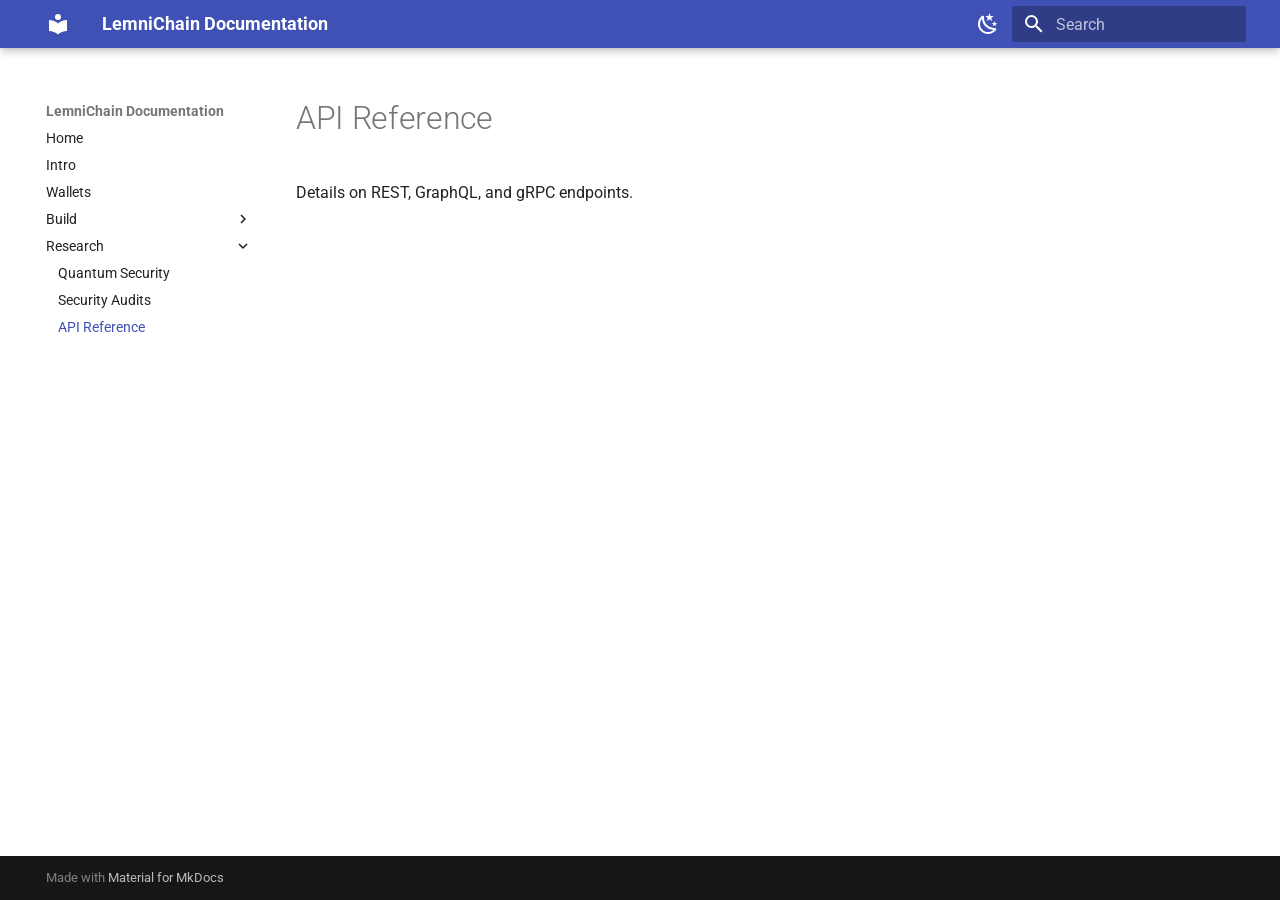
==== commit e19e38b3: "Deployed 49ce48a with MkDocs version: 1.6.1" ====
--- a/api/index.html
+++ b/api/index.html
@@ -509,7 +509,7 @@
 
 
 <h1 id="api-reference">API Reference</h1>
-<p>Endpoints and data formats for developers.</p>
+<p>Details on REST, GraphQL, and gRPC endpoints.</p>
 
 
 
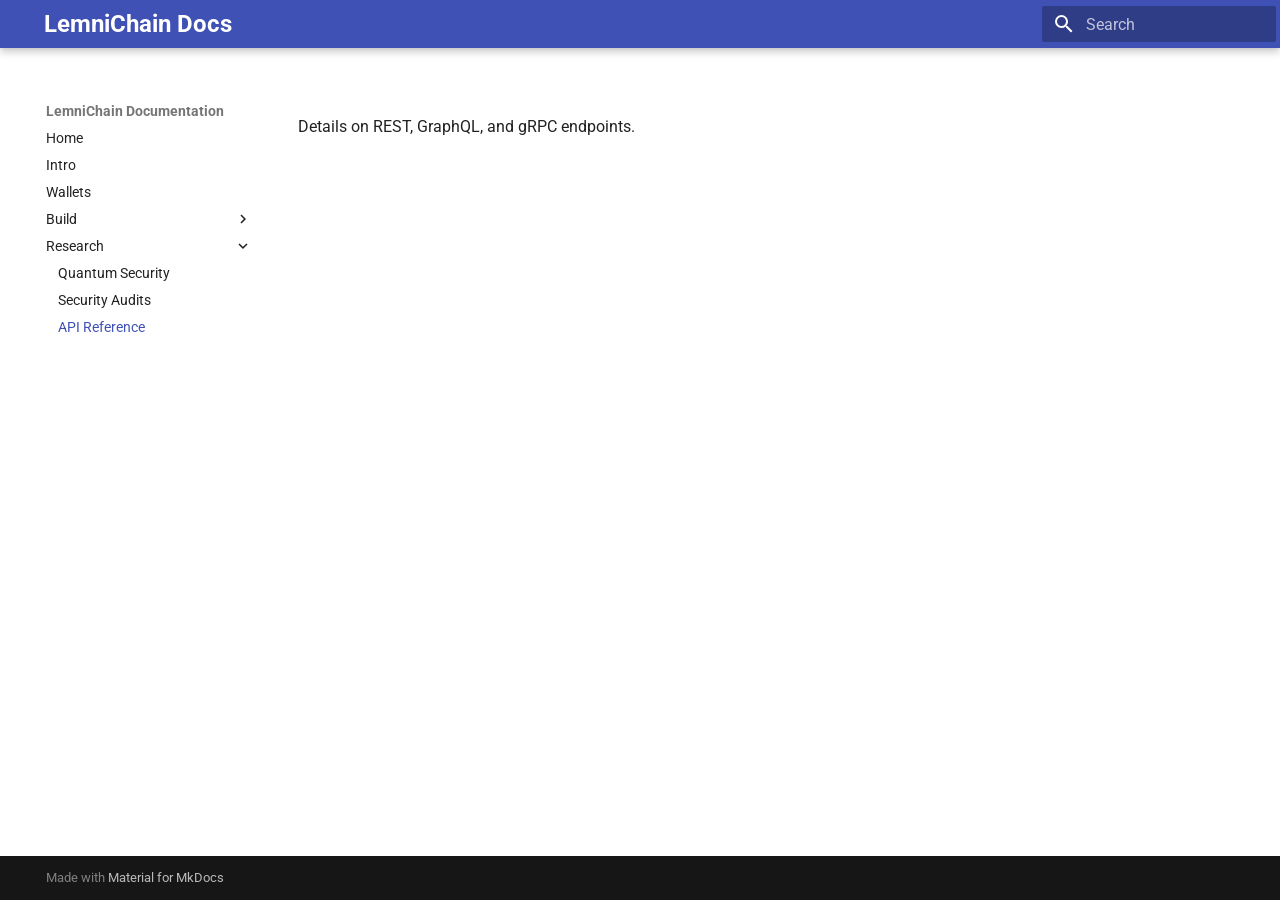
==== commit ebd50972: "Deployed 49ce48a with MkDocs version: 1.6.1" ====
--- a/api/index.html
+++ b/api/index.html
@@ -89,71 +89,12 @@
     </div>
     
     
-      
-
-  
-
-<header class="md-header md-header--shadow" data-md-component="header">
-  <nav class="md-header__inner md-grid" aria-label="Header">
-    <a href=".." title="LemniChain Documentation" class="md-header__button md-logo" aria-label="LemniChain Documentation" data-md-component="logo">
-      
-  
-  <svg xmlns="http://www.w3.org/2000/svg" viewBox="0 0 24 24"><path d="M12 8a3 3 0 0 0 3-3 3 3 0 0 0-3-3 3 3 0 0 0-3 3 3 3 0 0 0 3 3m0 3.54C9.64 9.35 6.5 8 3 8v11c3.5 0 6.64 1.35 9 3.54 2.36-2.19 5.5-3.54 9-3.54V8c-3.5 0-6.64 1.35-9 3.54Z"/></svg>
-
-    </a>
-    <label class="md-header__button md-icon" for="__drawer">
-      
-      <svg xmlns="http://www.w3.org/2000/svg" viewBox="0 0 24 24"><path d="M3 6h18v2H3V6m0 5h18v2H3v-2m0 5h18v2H3v-2Z"/></svg>
-    </label>
-    <div class="md-header__title" data-md-component="header-title">
-      <div class="md-header__ellipsis">
-        <div class="md-header__topic">
-          <span class="md-ellipsis">
-            LemniChain Documentation
-          </span>
-        </div>
-        <div class="md-header__topic" data-md-component="header-topic">
-          <span class="md-ellipsis">
-            
-              API Reference
-            
-          </span>
-        </div>
-      </div>
-    </div>
-    
-      
-        <form class="md-header__option" data-md-component="palette">
-  
-    
-    
-    
-    <input class="md-option" data-md-color-media="" data-md-color-scheme="default" data-md-color-primary="indigo" data-md-color-accent="indigo"  aria-label="Switch to dark mode"  type="radio" name="__palette" id="__palette_1">
-    
-      <label class="md-header__button md-icon" title="Switch to dark mode" for="__palette_2" hidden>
-        <svg xmlns="http://www.w3.org/2000/svg" viewBox="0 0 24 24"><path d="m17.75 4.09-2.53 1.94.91 3.06-2.63-1.81-2.63 1.81.91-3.06-2.53-1.94L12.44 4l1.06-3 1.06 3 3.19.09m3.5 6.91-1.64 1.25.59 1.98-1.7-1.17-1.7 1.17.59-1.98L15.75 11l2.06-.05L18.5 9l.69 1.95 2.06.05m-2.28 4.95c.83-.08 1.72 1.1 1.19 1.85-.32.45-.66.87-1.08 1.27C15.17 23 8.84 23 4.94 19.07c-3.91-3.9-3.91-10.24 0-14.14.4-.4.82-.76 1.27-1.08.75-.53 1.93.36 1.85 1.19-.27 2.86.69 5.83 2.89 8.02a9.96 9.96 0 0 0 8.02 2.89m-1.64 2.02a12.08 12.08 0 0 1-7.8-3.47c-2.17-2.19-3.33-5-3.49-7.82-2.81 3.14-2.7 7.96.31 10.98 3.02 3.01 7.84 3.12 10.98.31Z"/></svg>
-      </label>
-    
-  
-    
-    
-    
-    <input class="md-option" data-md-color-media="" data-md-color-scheme="slate" data-md-color-primary="indigo" data-md-color-accent="indigo"  aria-label="Switch to light mode"  type="radio" name="__palette" id="__palette_2">
-    
-      <label class="md-header__button md-icon" title="Switch to light mode" for="__palette_1" hidden>
-        <svg xmlns="http://www.w3.org/2000/svg" viewBox="0 0 24 24"><path d="M12 7a5 5 0 0 1 5 5 5 5 0 0 1-5 5 5 5 0 0 1-5-5 5 5 0 0 1 5-5m0 2a3 3 0 0 0-3 3 3 3 0 0 0 3 3 3 3 0 0 0 3-3 3 3 0 0 0-3-3m0-7 2.39 3.42C13.65 5.15 12.84 5 12 5c-.84 0-1.65.15-2.39.42L12 2M3.34 7l4.16-.35A7.2 7.2 0 0 0 5.94 8.5c-.44.74-.69 1.5-.83 2.29L3.34 7m.02 10 1.76-3.77a7.131 7.131 0 0 0 2.38 4.14L3.36 17M20.65 7l-1.77 3.79a7.023 7.023 0 0 0-2.38-4.15l4.15.36m-.01 10-4.14.36c.59-.51 1.12-1.14 1.54-1.86.42-.73.69-1.5.83-2.29L20.64 17M12 22l-2.41-3.44c.74.27 1.55.44 2.41.44.82 0 1.63-.17 2.37-.44L12 22Z"/></svg>
-      </label>
-    
-  
-</form>
-      
-    
-    
-    
-      <label class="md-header__button md-icon" for="__search">
-        
-        <svg xmlns="http://www.w3.org/2000/svg" viewBox="0 0 24 24"><path d="M9.5 3A6.5 6.5 0 0 1 16 9.5c0 1.61-.59 3.09-1.56 4.23l.27.27h.79l5 5-1.5 1.5-5-5v-.79l-.27-.27A6.516 6.516 0 0 1 9.5 16 6.5 6.5 0 0 1 3 9.5 6.5 6.5 0 0 1 9.5 3m0 2C7 5 5 7 5 9.5S7 14 9.5 14 14 12 14 9.5 12 5 9.5 5Z"/></svg>
-      </label>
+<header class="md-header" data-md-component="header">
+  <div class="md-header__inner">
+    <div class="md-header__title" style="margin-left: 2rem;">
+      <strong style="font-size: 1.2rem;">LemniChain Docs</strong>
+    </div>
+    <div class="md-header__option">
       <div class="md-search" data-md-component="search" role="dialog">
   <label class="md-search__overlay" for="__search"></label>
   <div class="md-search__inner" role="search">
@@ -186,18 +127,12 @@
     </div>
   </div>
 </div>
-    
-    
-  </nav>
-  
+    </div>
+  </div>
 </header>
-    
+
     <div class="md-container" data-md-component="container">
       
-      
-        
-          
-        
       
       <main class="md-main" data-md-component="main">
         <div class="md-main__inner md-grid">
@@ -486,16 +421,7 @@
               <div class="md-sidebar md-sidebar--secondary" data-md-component="sidebar" data-md-type="toc" >
                 <div class="md-sidebar__scrollwrap">
                   <div class="md-sidebar__inner">
-                    
-
-<nav class="md-nav md-nav--secondary" aria-label="Table of contents">
-  
-  
-  
-    
-  
-  
-</nav>
+                    <!-- TOC manually disabled -->
                   </div>
                 </div>
               </div>
--- a/assets/stylesheets/centered.css
+++ b/assets/stylesheets/centered.css
@@ -0,0 +1,5 @@
+
+.md-content {
+  max-width: 60%;
+  margin: 0 auto;
+}
--- a/assets/stylesheets/extra.css
+++ b/assets/stylesheets/extra.css
@@ -0,0 +1,28 @@
+
+/* Homepage full-screen background fix based on lemnichain-v1 */
+
+.homepage img {
+    width: 100vw;
+    height: 100vh;
+    object-fit: cover;
+    margin: 0;
+    padding: 0;
+    display: block;
+}
+body.lemni-homepage h1:first-of-type {
+    display: none !important;
+    margin: 0 !important;
+    padding: 0 !important;
+}
+/* Hide homepage H1 based on multiple matching conditions */
+.md-content__inner > h1:first-of-type,
+body[data-md-path="index"] .md-content__inner > h1:first-of-type,
+body.lemni-homepage .md-content__inner > h1:first-of-type,
+html.lemni-homepage .md-content__inner > h1:first-of-type,
+html[data-md-page="index.md"] .md-content__inner > h1:first-of-type {
+    display: none !important;
+    margin: 0 !important;
+    padding: 0 !important;
+}
+
+
